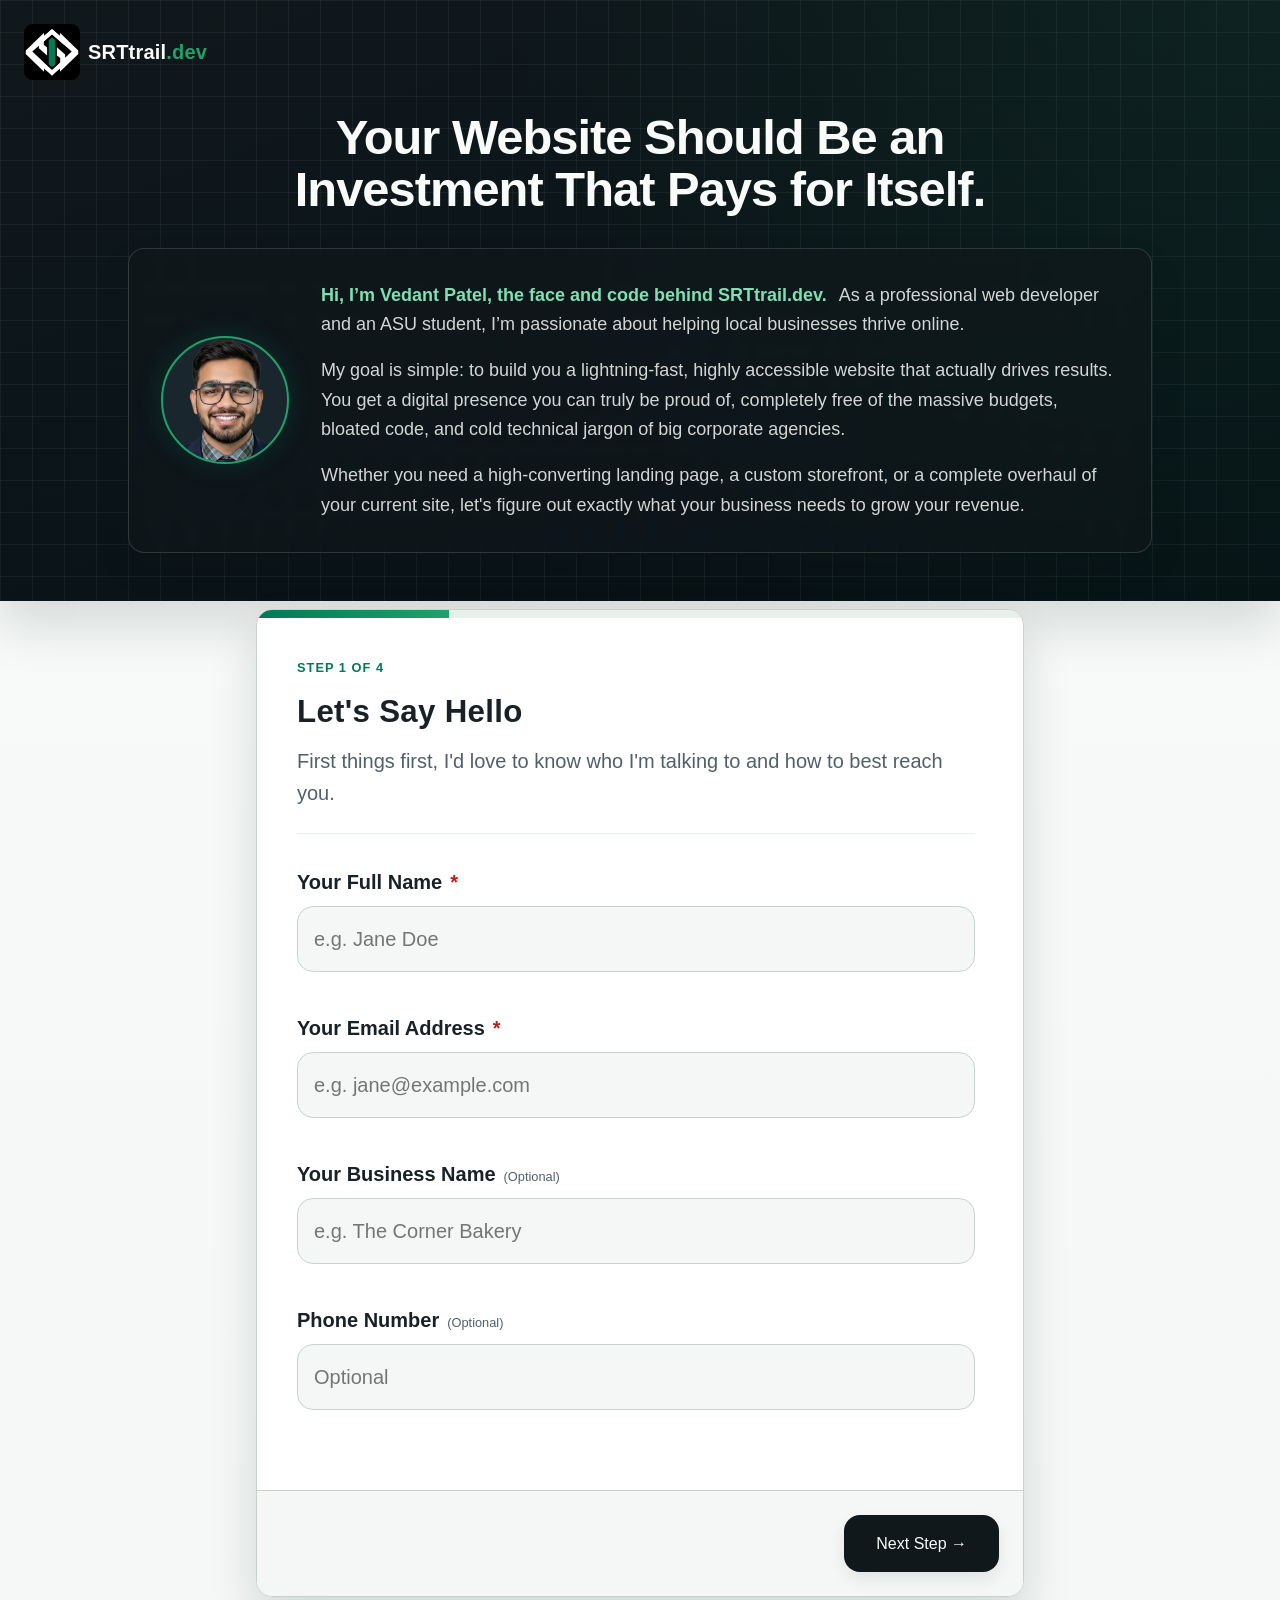
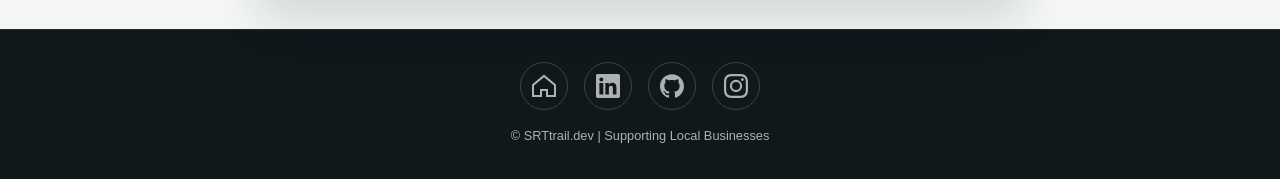
==== business/index.html @ c044064d "Srttrail 3.2.0 Co-authored-by: Copilot <copilot@github.com>" ====
<!DOCTYPE html>
<html lang="en">
<head>
    <meta charset="UTF-8">
    <meta name="viewport" content="width=device-width, initial-scale=1.0">

    <!-- ══════════════════════════════════════════════
         PRIMARY SEO — Page identity & local targeting
    ══════════════════════════════════════════════ -->
    <title>SRTtrail.dev | Business</title>
    <meta name="description" content="Business discovery page by SRTtrail.dev for Phoenix-area companies seeking custom web design, local SEO readiness, and high-performance websites.">
    <meta name="author" content="SRTtrail.dev">
    <meta name="robots" content="index, follow, max-snippet:-1, max-image-preview:large, max-video-preview:-1">
    <link rel="canonical" href="https://srttrail.dev/business/">
    <meta name="theme-color" content="#047857">
    <meta name="application-name" content="SRTtrail.dev">

    <!-- ══════════════════════════════════════════════
         GEO — Tells search engines the service area
    ══════════════════════════════════════════════ -->
    <meta name="geo.region" content="US-AZ">
    <meta name="geo.placename" content="Phoenix, Arizona">
    <meta name="geo.position" content="33.4484;-112.0740">
    <meta name="ICBM" content="33.4484, -112.0740">

    <!-- ══════════════════════════════════════════════
         OPEN GRAPH — Controls the link preview card when
         someone shares your URL in iMessage, WhatsApp,
         Slack, Discord, email clients, etc.
         No social media account required.
    ══════════════════════════════════════════════ -->
    <meta property="og:type" content="website">
    <meta property="og:url" content="https://srttrail.dev/business/">
    <meta property="og:site_name" content="SRTtrail.dev">
    <meta property="og:title" content="SRTtrail.dev | Business">
    <meta property="og:description" content="I build lightning-fast, highly accessible websites for local businesses that actually drive results and increase revenue. No bloated code. No massive budgets.">
    <meta property="og:image" content="https://srttrail.dev/assets/srtlogo-banner.png">
    <meta property="og:image:type" content="image/png">
    <meta property="og:image:width" content="600">
    <meta property="og:image:height" content="315">
    <meta property="og:image:alt" content="SRTtrail.dev logo banner">
    <meta property="og:locale" content="en_US">
    <meta name="twitter:card" content="summary_large_image">
    <meta name="twitter:url" content="https://srttrail.dev/business/">
    <meta name="twitter:title" content="SRTtrail.dev | Business">
    <meta name="twitter:description" content="I build lightning-fast, highly accessible websites for local businesses that actually drive results and increase revenue. No bloated code. No massive budgets.">
    <meta name="twitter:image" content="https://srttrail.dev/assets/srtlogo-banner.png">
    <meta name="twitter:image:alt" content="SRTtrail.dev logo banner">

    <!-- ══════════════════════════════════════════════
         SCHEMA.ORG — Structured data for Google rich results
    ══════════════════════════════════════════════ -->
    <!-- LocalBusiness + ProfessionalService structured data -->
    <script type="application/ld+json">
    {
        "@context": "https://schema.org",
        "@type": ["LocalBusiness", "ProfessionalService"],
        "name": "SRTtrail.dev",
        "description": "High-converting web design for local businesses in Phoenix, Arizona. Professional, lightning-fast, and accessible websites built to drive revenue and results — without big-agency prices.",
        "url": "https://srttrail.dev/business/",
        "logo": "https://srttrail.dev/assets/srttrail-logo.svg",
        "image": "https://srttrail.dev/assets/srtlogo-banner.png",
        "email": "s.trail7878@gmail.com",
        "address": {
            "@type": "PostalAddress",
            "addressLocality": "Phoenix",
            "addressRegion": "AZ",
            "postalCode": "85001",
            "addressCountry": "US"
        },
        "geo": {
            "@type": "GeoCoordinates",
            "latitude": 33.4484,
            "longitude": -112.0740
        },
        "areaServed": [
            { "@type": "AdministrativeArea", "name": "Arizona" },
            { "@type": "City", "name": "Phoenix" },
            { "@type": "City", "name": "Tempe" },
            { "@type": "City", "name": "Mesa" },
            { "@type": "City", "name": "Chandler" },
            { "@type": "City", "name": "Gilbert" },
            { "@type": "City", "name": "Paradise Valley" },
            { "@type": "City", "name": "Fountain Hills" },
            { "@type": "City", "name": "Cave Creek" }
        ],
        "hasOfferCatalog": {
            "@type": "OfferCatalog",
            "name": "Web Design Services",
            "itemListElement": [
                {
                    "@type": "Offer",
                    "itemOffered": {
                        "@type": "Service",
                        "name": "Starter Business Website",
                        "description": "A clean, high-performing website for local businesses looking to establish a strong online presence and capture leads."
                    },
                    "priceSpecification": { "@type": "PriceSpecification", "priceCurrency": "USD" }
                },
                {
                    "@type": "Offer",
                    "itemOffered": {
                        "@type": "Service",
                        "name": "Custom Web Design",
                        "description": "Fully custom website design tailored to your business — unique branding, built-in SEO, and architected to convert visitors into paying customers."
                    },
                    "priceSpecification": { "@type": "PriceSpecification", "priceCurrency": "USD" }
                },
                {
                    "@type": "Offer",
                    "itemOffered": {
                        "@type": "Service",
                        "name": "Local SEO Setup",
                        "description": "Get found on Google Maps and local search. Targeted SEO to capture ready-to-buy customers in Phoenix and surrounding Arizona cities."
                    },
                    "priceSpecification": { "@type": "PriceSpecification", "priceCurrency": "USD" }
                }
            ]
        },
        "priceRange": "$$",
        "sameAs": [
            "https://www.linkedin.com/in/vp-srttraill/",
            "https://github.com/ScorchTrail",
            "https://www.instagram.com/scortchtrail/"
        ]
    }
    </script>

    <!-- FAQ structured data — generates expandable rich results in Google Search -->
    <script type="application/ld+json">
    {
        "@context": "https://schema.org",
        "@type": "FAQPage",
        "mainEntity": [
            {
                "@type": "Question",
                "name": "How much does a website cost for a small business in Phoenix?",
                "acceptedAnswer": {
                    "@type": "Answer",
                    "text": "SRTtrail.dev offers affordable web design for small businesses in Phoenix, AZ at a fraction of big-agency prices. Every project starts with a free discovery consultation so you only pay for exactly what your business needs."
                }
            },
            {
                "@type": "Question",
                "name": "Can I get a professional website in Phoenix, Arizona without agency pricing?",
                "acceptedAnswer": {
                    "@type": "Answer",
                    "text": "Yes. SRTtrail.dev specializes in building professional, fast, and mobile-ready websites for Phoenix local businesses without the massive price tag of corporate agencies. Start with a free discovery form to get a custom project outline."
                }
            },
            {
                "@type": "Question",
                "name": "What areas near Phoenix does SRTtrail.dev serve?",
                "acceptedAnswer": {
                    "@type": "Answer",
                    "text": "SRTtrail.dev serves local businesses across the greater Phoenix metro area including Phoenix, Tempe, Mesa, Chandler, Gilbert, Paradise Valley, Fountain Hills, and Cave Creek, Arizona."
                }
            },
            {
                "@type": "Question",
                "name": "How do I get started with SRTtrail.dev?",
                "acceptedAnswer": {
                    "@type": "Answer",
                    "text": "Fill out the free discovery form on srttrail.dev. It takes about 5 minutes and helps us understand your business goals, top priorities, and timeline — no commitment required."
                }
            },
            {
                "@type": "Question",
                "name": "Does SRTtrail.dev build mobile-friendly websites?",
                "acceptedAnswer": {
                    "@type": "Answer",
                    "text": "Yes. Every website built by SRTtrail.dev is fully mobile-responsive, fast-loading, and optimized for local SEO right out of the box — no add-ons or upsells required."
                }
            }
        ]
    }
    </script>

    <!-- ══════════════════════════════════════════════
         FAVICONS
    ══════════════════════════════════════════════ -->
    <link rel="icon" type="image/x-icon" href="../favicon.ico">
    <link rel="shortcut icon" href="../favicon.ico">

    <link rel="stylesheet" href="../css/blocks/business.css">
</head>
<body class="app">

    <aside id="success-bubble" class="success-bubble success-bubble-hidden" role="status" aria-live="polite" aria-atomic="true">
        <span class="success-bubble__icon">✅</span>
        <div class="success-bubble__content">
            <strong class="success-bubble__title">Submission Received!</strong>
            <p class="success-bubble__message">Thank you! I'll be in touch shortly.</p>
        </div>
    </aside>

    <header class="header">
        <div class="header__grid"></div>
        <div class="header__glow"></div>

        <div class="hero">
            <a class="hero__brand" href="/" aria-label="Back to SRTtrail.dev hub">
                <img src="../assets/srttrail-logo.svg" alt="SRTtrail.dev logo" class="hero__logo" width="48" height="48">
                <span class="typography__display">SRTtrail<span class="hero__accent">.dev</span></span>
            </a>
        </div>

        <div class="hero__content">
            <h1 class="typography__display hero__title">Your Website Should Be an Investment That Pays for Itself.</h1>

            <div class="hero__intro">
                <div id="hero-card" class="hero__card">
                    <div class="hero__avatar-wrap">
                        <div class="hero__avatar-ring">
                            <img src="../assets/dev-avatar.webp" alt="Profile photo of the developer behind SRTtrail.dev" class="hero__avatar-image" fetchpriority="high">
                        </div>
                    </div>
                    <div class="hero__card-content">
                        <p class="hero__text"><span class="hero__intro-text">Hi, I’m Vedant Patel, the face and code behind SRTtrail.dev.</span> As a professional web developer and an ASU student, I’m passionate about helping local businesses thrive online.</p>
                        <p class="hero__text">My goal is simple: to build you a lightning-fast, highly accessible website that actually drives results. You get a digital presence you can truly be proud of, completely free of the massive budgets, bloated code, and cold technical jargon of big corporate agencies.</p>
                        <p class="hero__text">Whether you need a high-converting landing page, a custom storefront, or a complete overhaul of your current site, let's figure out exactly what your business needs to grow your revenue.</p>
                    </div>
                </div>
            </div>
        </div>
    </header>

    <main class="app__main">
        <section id="wizard-container" class="wizard" aria-labelledby="step-indicator">
            <div class="wizard__progress-track">
                <div id="progress-bar" class="wizard__progress-bar" role="progressbar" aria-label="Discovery form progress" aria-valuemin="0" aria-valuemax="100" aria-valuenow="25"></div>
            </div>

            <form id="wizard-form" class="wizard__form">
                <div class="wizard__content">
                    <p id="step-indicator" class="wizard__step-indicator">Step 1 of 4</p>

                    <section id="content-display" class="fade-in wizard__step-content custom-scrollbar" aria-live="polite"></section>
                </div>

                <div class="wizard__actions">
                    <button id="btn-prev" type="button" class="wizard__button wizard__button-secondary u-hidden">
                        &larr; Back
                    </button>
                    <div class="wizard__actions-spacer"></div>
                    <button id="btn-next" type="submit" class="wizard__button wizard__button-primary">
                        Next Step &rarr;
                    </button>
                </div>
            </form>
        </section>

        <section id="loading-container" class="loading u-hidden" role="status" aria-live="polite" aria-labelledby="loading-title">
            <div class="loader" aria-hidden="true"></div>
            <h2 id="loading-title" class="typography__display loading__title">Calculating your project outline...</h2>
            <p class="loading__text">Putting together the pieces of your new digital storefront.</p>
        </section>

        <section id="results-container" class="results u-hidden" aria-labelledby="results-title">
            <div class="results__main">
                <figure class="results__card pop-in">
                    <figcaption>
                        <h3 id="results-breakdown-title" class="typography__display results__card-title">Your Custom Project Outline</h3>
                        <p class="results__card-intro">Each focus area shows how much attention your project will likely need during design and build.</p>
                    </figcaption>
                    <div class="chart-container" aria-labelledby="results-breakdown-title">
                        <canvas id="complexityRadar"></canvas>
                    </div>
                </figure>
            </div>

            <div id="results-hero" class="results__hero">
                <p class="results__eyebrow">Discovery Complete</p>
                <h2 id="results-title" class="typography__display results__title">You did it!</h2>
                <p class="results__description">
                    Thanks for sharing your business goals. Your custom project outline below maps where design and development effort will have the strongest impact.
                </p>
            </div>

            <div class="results__actions">
                <h3 class="typography__display results__actions-title">Need to make a quick change?</h3>

                <div class="results__links">
                    <button type="button" data-action="edit" class="results__link results__link-edit">
                        <span>&larr;</span> Go back and edit answers
                    </button>
                    <button type="button" data-action="reset" class="results__link results__link-reset">
                        <span>↺</span> Start over completely
                    </button>
                </div>
            </div>
        </section>
    </main>

    <div id="error-toast" class="toast toast-error toast-hidden" role="alert" aria-live="assertive" aria-atomic="true">
        <span class="toast__icon">⚠️</span>
        <div class="toast__content">
            <p class="toast__title" id="toast-title">Oops!</p>
            <p class="toast__message" id="toast-message">Please fill out the required field we highlighted in red before moving on.</p>
        </div>
    </div>

    <footer class="footer">
        <nav class="footer__social" aria-label="Footer links">
            <a href="/" class="footer__social-link" aria-label="Back to hub">
                <svg class="footer__social-icon" viewBox="0 0 24 24" fill="currentColor" aria-hidden="true" focusable="false">
                    <path d="M12 3.172 2 11.515V21h6v-6h8v6h6v-9.485L12 3.172zm0-2.602 12 10V23h-10v-6h-4v6H0V10.57l12-10z"/>
                </svg>
            </a>
            <a href="https://www.linkedin.com/in/vp-srttraill/" class="footer__social-link" target="_blank" rel="noopener noreferrer" aria-label="LinkedIn profile">
                <svg class="footer__social-icon" viewBox="0 0 24 24" fill="currentColor" aria-hidden="true" focusable="false">
                    <path d="M20.447 20.452H16.89v-5.569c0-1.328-.024-3.037-1.852-3.037-1.853 0-2.136 1.445-2.136 2.939v5.667H9.345V9h3.414v1.561h.046c.477-.9 1.637-1.85 3.37-1.85 3.601 0 4.267 2.37 4.267 5.455v6.286zM5.337 7.433a1.98 1.98 0 01-1.972-1.981 1.98 1.98 0 011.972-1.981c1.091 0 1.981.888 1.981 1.981a1.98 1.98 0 01-1.981 1.981zm1.961 13.019H3.376V9h3.922v11.452zM22.225 0H1.771C.792 0 0 .774 0 1.729v20.542C0 23.226.792 24 1.771 24h20.451C23.2 24 24 23.226 24 22.271V1.729C24 .774 23.2 0 22.222 0h.003z"/>
                </svg>
            </a>
            <a href="https://github.com/ScorchTrail" class="footer__social-link" target="_blank" rel="noopener noreferrer" aria-label="GitHub profile">
                <svg class="footer__social-icon" viewBox="0 0 24 24" fill="currentColor" aria-hidden="true" focusable="false">
                    <path d="M12 .297c-6.63 0-12 5.373-12 12 0 5.303 3.438 9.8 8.205 11.385.6.113.82-.258.82-.577 0-.285-.01-1.04-.015-2.04-3.338.724-4.042-1.61-4.042-1.61-.546-1.385-1.335-1.755-1.335-1.755-1.087-.744.084-.729.084-.729 1.205.084 1.838 1.236 1.838 1.236 1.07 1.835 2.809 1.305 3.495.998.108-.776.417-1.305.76-1.605-2.665-.3-5.466-1.332-5.466-5.93 0-1.31.465-2.38 1.235-3.22-.135-.303-.54-1.523.105-3.176 0 0 1.005-.322 3.3 1.23.96-.267 1.98-.399 3-.405 1.02.006 2.04.138 3 .405 2.28-1.552 3.285-1.23 3.285-1.23.645 1.653.24 2.873.12 3.176.765.84 1.23 1.91 1.23 3.22 0 4.61-2.805 5.625-5.475 5.92.42.36.81 1.096.81 2.22 0 1.606-.015 2.896-.015 3.286 0 .315.21.69.825.57C20.565 22.092 24 17.592 24 12.297c0-6.627-5.373-12-12-12"/>
                </svg>
            </a>
            <a href="https://www.instagram.com/scortchtrail/" class="footer__social-link" target="_blank" rel="noopener noreferrer" aria-label="Instagram profile">
                <svg class="footer__social-icon" viewBox="0 0 24 24" fill="currentColor" aria-hidden="true" focusable="false">
                    <path d="M12 2.163c3.204 0 3.584.012 4.85.07 3.252.148 4.771 1.691 4.919 4.919.058 1.265.069 1.645.069 4.849 0 3.205-.012 3.584-.069 4.849-.149 3.225-1.664 4.771-4.919 4.919-1.266.058-1.644.07-4.85.07-3.204 0-3.584-.012-4.849-.07-3.26-.149-4.771-1.699-4.919-4.92-.058-1.265-.07-1.644-.07-4.849 0-3.204.013-3.583.07-4.849.149-3.227 1.664-4.771 4.919-4.919 1.266-.057 1.645-.069 4.849-.069zm0-2.163c-3.259 0-3.667.014-4.947.072-4.358.2-6.78 2.618-6.98 6.98-.059 1.281-.073 1.689-.073 4.948 0 3.259.014 3.668.072 4.948.2 4.358 2.618 6.78 6.98 6.98 1.281.058 1.689.072 4.948.072 3.259 0 3.668-.014 4.948-.072 4.354-.2 6.782-2.618 6.979-6.98.059-1.28.073-1.689.073-4.948 0-3.259-.014-3.667-.072-4.947-.196-4.354-2.617-6.78-6.979-6.98-1.281-.059-1.69-.073-4.949-.073zm0 5.838a6.162 6.162 0 100 12.324 6.162 6.162 0 000-12.324zM12 16a4 4 0 110-8 4 4 0 010 8zm6.406-11.845a1.44 1.44 0 100 2.881 1.44 1.44 0 000-2.881z"/>
                </svg>
            </a>
        </nav>
        <p class="footer__text">&copy; SRTtrail.dev | Supporting Local Businesses</p>
    </footer>

    <script type="module" src="../js/business.js"></script>
</body>
</html>
---- css/blocks/business.css ----
/* Bundled stylesheet to avoid @import waterfall on mobile. */

/*
  Self-hosted font vendor sheet — 2 files total.
    Place both files in fonts/.

  FILE 1 — Inter Variable (covers weight 100–900 from a single file)
  Download: https://github.com/rsms/inter/releases/latest
    File to grab: Inter.var.woff2  →  keep as  Inter.woff2

  FILE 2 — Quantico Regular (weight 400; browser synthesises bold via CSS)
  Download: https://fonts.google.com/specimen/Quantico → Download family
    File to grab: Quantico-Regular.ttf, convert to woff2 → keep as  Quantico.woff2
  Free converter: https://cloudconvert.com/ttf-to-woff2

  All typographic variation (weight, size, spacing) is handled purely in CSS.
*/

/* --- Inter: variable font, full weight axis 100–900 --- */
@font-face {
    font-family: 'Inter';
    src: url('../fonts/Inter.woff2') format('woff2');
    font-style: normal;
    font-weight: 100 900;
    font-display: swap;
}

/* --- Quantico: single file, CSS weight synthesis for bold --- */
@font-face {
    font-family: 'Quantico';
    src: url('../fonts/Quantico.woff2') format('woff2');
    font-style: normal;
    font-weight: 400 700;
    font-display: swap;
}

:root {
    --font-body: 'Inter', 'Segoe UI', Tahoma, Geneva, Verdana, sans-serif;
    --font-display: 'Quantico', 'Inter', 'Segoe UI', Tahoma, Geneva, Verdana, sans-serif;
    --type--1: 0.8rem;
    --type-0: 1rem;
    --type-1: 1.25rem;
    --type-2: 1.563rem;
    --type-3: 1.953rem;
    --type-4: 2.441rem;
    --space-0: 0;
    --space-1: 0.5rem;
    --space-2: 1rem;
    --space-3: 1.5rem;
    --space-4: 2rem;
    --space-5: 2.5rem;
    --space-6: 3rem;
    --space-7: 4rem;
    --space-8: 5rem;
    --radius-sm: 0.5rem;
    --radius-md: 1rem;
    --radius-lg: 1.5rem;
    --radius-pill: 999px;
    --color-surface: #f4f7f5;
    --color-surface-strong: #ffffff;
    --color-surface-muted: #e8f0eb;
    --color-panel: #10181c;
    --color-panel-muted: #1a262d;
    --color-line: #c7d3cb;
    --color-line-strong: #8ca397;
    --color-text: #182126;
    --color-text-muted: #50606a;
    --color-text-inverse: #f8fbf9;
    --color-primary: #047857;
    --color-primary-strong: #065f46;
    --color-primary-soft: #ccecdf;
    --color-accent: #22a06b;
    --color-accent-soft: #7fe0b4;
    --color-danger: #b42318;
    --color-danger-soft: #fbeae7;
    --color-panel-deep: #061114;
    --color-surface-bright: #f8fbf9;
    --color-success-text-soft: #d6f4e7;
    --shadow-sm: 0 0.5rem 1rem rgba(16, 24, 28, 0.08);
    --shadow-md: 0 1rem 2rem rgba(16, 24, 28, 0.12);
    --shadow-lg: 0 1.5rem 3rem rgba(16, 24, 28, 0.14);
    --transition-base: all 0.3s ease;
    --outline-ring: 0 0 0 0.25rem rgba(4, 120, 87, 0.18);
}

*,
*::before,
*::after {
    box-sizing: border-box;
}

html {
    scroll-behavior: smooth;
}

body {
    margin: 0;
    font-family: var(--font-body);
    font-size: var(--type-0);
    font-weight: 400;
    line-height: 1.6;
    background: linear-gradient(180deg, var(--color-surface-bright) 0%, var(--color-surface) 100%);
    color: var(--color-text);
    overflow-x: hidden;
}

img,
svg {
    display: block;
    max-width: 100%;
}

button,
input,
textarea,
select {
    font: inherit;
}

a {
    color: inherit;
}

.typography__display,
h1,
h2,
h3 {
    font-family: var(--font-display);
    letter-spacing: 0.01em;
}

.custom-scrollbar::-webkit-scrollbar {
    width: var(--space-1);
}

.custom-scrollbar::-webkit-scrollbar-track {
    background: var(--color-surface-muted);
}

.custom-scrollbar::-webkit-scrollbar-thumb {
    background: var(--color-line-strong);
    border-radius: var(--radius-pill);
}

.app {
    min-height: 100vh;
    display: flex;
    flex-direction: column;
}

.app__main {
    flex: 1;
    display: flex;
    align-items: center;
    justify-content: center;
    padding: var(--space-2);
    margin-top: calc(var(--space-3) * -1);
    position: relative;
    z-index: 3;
}

.u-hidden {
    display: none !important;
}

.u-sr-only {
    position: absolute;
    width: 1px;
    height: 1px;
    padding: 0;
    margin: -1px;
    overflow: hidden;
    clip: rect(0, 0, 0, 0);
    white-space: nowrap;
    border: 0;
}

@media (min-width: 640px) {
    .app__main {
        padding: var(--space-3);
    }
}

@media (min-width: 1024px) {
    .app__main {
        padding: var(--space-4);
    }
}

.header {
    background: linear-gradient(160deg, var(--color-panel) 0%, var(--color-panel-deep) 100%);
    color: var(--color-text-inverse);
    padding: var(--space-3) var(--space-3) var(--space-6);
    box-shadow: var(--shadow-lg);
    position: relative;
    overflow: hidden;
}

.header__grid {
    position: absolute;
    inset: 0;
    background-image: linear-gradient(to right, rgba(255, 255, 255, 0.05) 1px, transparent 1px),
        linear-gradient(to bottom, rgba(255, 255, 255, 0.05) 1px, transparent 1px);
    background-size: var(--space-4) var(--space-4);
    pointer-events: none;
}

.header__glow {
    position: absolute;
    inset: 0;
    opacity: 0.15;
    background: radial-gradient(circle at top right, rgba(34, 160, 107, 0.65) 0%, transparent 55%);
    pointer-events: none;
}

.hero,
.hero__content {
    position: relative;
    z-index: 2;
    margin-left: auto;
    margin-right: auto;
}

.hero {
    max-width: 80rem;
    margin-bottom: var(--space-4);
    display: flex;
    align-items: center;
    justify-content: center;
}

.hero__brand {
    display: flex;
    align-items: center;
    gap: var(--space-1);
    font-size: var(--type-1);
    font-weight: 700;
    letter-spacing: -0.02em;
    user-select: none;
    text-decoration: none;
    color: inherit;
}

.hero__logo {
    width: var(--space-6);
    height: var(--space-6);
}

.hero__accent {
    color: var(--color-accent);
}

.hero__content {
    max-width: 64rem;
    text-align: center;
}

.hero__title {
    margin: 0 0 var(--space-4);
    max-width: 30ch;
    margin-left: auto;
    margin-right: auto;
    font-size: clamp(1.953rem, 3vw + 1rem, 3.052rem);
    line-height: 1.06;
    font-weight: 700;
    letter-spacing: -0.02em;
    text-wrap: balance;
}

.hero__intro {
    max-width: 64rem;
    margin: 0 auto;
    display: flex;
    flex-direction: column;
    gap: var(--space-3);
    text-align: left;
    align-items: center;
}

.hero__avatar-wrap {
    position: relative;
    flex-shrink: 0;
}

.hero__avatar-ring {
    width: 6rem;
    height: 6rem;
    border-radius: var(--radius-pill);
    background: var(--color-panel-muted);
    border: 0.125rem solid var(--color-accent);
    overflow: hidden;
    display: flex;
    align-items: center;
    justify-content: center;
    box-shadow: 0 0 1.5rem rgba(4, 120, 87, 0.28);
}

.hero__avatar-image {
    width: 100%;
    height: 100%;
    object-fit: cover;
    transition: var(--transition-base);
}

.hero__avatar-image-scaled {
    transform: scale(1.05);
}

.hero__card {
    flex: 1;
    width: 100%;
    max-width: 64rem;
    display: flex;
    flex-direction: column;
    align-items: center;
    gap: var(--space-2);
    background: rgba(16, 24, 28, 0.56);
    backdrop-filter: blur(0.5rem);
    border: 0.0625rem solid rgba(199, 211, 203, 0.18);
    border-radius: var(--radius-md);
    padding: var(--space-3);
    box-shadow: var(--shadow-md);
}

.hero__card .hero__avatar-wrap {
    margin: 0 auto var(--space-3);
}

.hero__card-content {
    width: 100%;
    text-align: center;
}

.hero__text {
    margin: 0 0 1rem 0;
    color: rgba(248, 251, 249, 0.84);
    line-height: 1.65;
    font-size: clamp(0.95rem, 0.55vw + 0.85rem, 1.125rem);
    text-align: center;
}

.hero__card-content .hero__text:last-child {
    margin-bottom: 0;
}

.hero__intro-text {
    color: var(--color-accent-soft);
    font-weight: 600;
    margin-right: var(--space-1);
}

@media (min-width: 640px) {
    .hero {
        justify-content: flex-start;
    }

    .hero__logo {
        width: 3.5rem;
        height: 3.5rem;
    }

    .hero__avatar-ring {
        width: 8rem;
        height: 8rem;
    }

    .hero__card {
        padding: var(--space-4);
    }
}

@media (min-width: 768px) {
    /* hero text sizes are now fluid via clamp() — no overrides needed */
}

@media (min-width: 1024px) {
    .hero__card {
        flex-direction: row;
        align-items: center;
        gap: var(--space-4);
    }

    .hero__card .hero__avatar-wrap {
        margin: 0;
        flex: 0 0 auto;
    }

    .hero__card-content {
        flex: 1;
        text-align: left;
    }

    .hero__text {
        text-align: left;
    }
}

.wizard,
.loading {
    width: 100%;
    max-width: 48rem;
    min-height: clamp(32rem, 70vh, 40rem);
    border: 0.0625rem solid var(--color-line);
    border-radius: var(--radius-md);
    background: var(--color-surface-strong);
    box-shadow: var(--shadow-lg);
}

.wizard {
    display: flex;
    flex-direction: column;
    overflow: hidden;
}

.wizard__form {
    display: flex;
    flex: 1;
    flex-direction: column;
}

.wizard__progress-track {
    background: var(--color-surface-muted);
    height: 0.5rem;
    width: 100%;
}

.wizard__progress-bar {
    background: linear-gradient(90deg, var(--color-primary) 0%, var(--color-accent) 100%);
    height: 100%;
    width: 0;
    transition: width 0.3s ease;
}

.wizard__content {
    padding: var(--space-3);
    display: flex;
    flex-direction: column;
    flex: 1;
}

.wizard__step-indicator {
    margin: 0 0 var(--space-1);
    color: var(--color-primary);
    font-size: var(--type--1);
    font-weight: 600;
    letter-spacing: 0.08em;
    text-transform: uppercase;
}

.wizard__step-content {
    flex: 1;
    overflow-y: auto;
    padding-right: var(--space-1);
    padding-bottom: var(--space-2);
}

.wizard__actions {
    padding: var(--space-3);
    background: var(--color-surface);
    border-top: 0.0625rem solid var(--color-line);
    display: flex;
    align-items: center;
    justify-content: space-between;
    margin-top: auto;
    gap: var(--space-2);
}

.wizard__actions-spacer {
    flex: 1;
}

.wizard__button {
    border: 0;
    font-weight: 500;
    cursor: pointer;
    min-height: 3rem;
    padding: var(--space-2) var(--space-3);
    transition: var(--transition-base);
}

.wizard__button-secondary {
    background: transparent;
    color: var(--color-text-muted);
}

.wizard__button-secondary:hover,
.wizard__button-secondary:focus-visible {
    color: var(--color-text);
    background: var(--color-surface-muted);
    outline: none;
    box-shadow: var(--outline-ring);
}

.wizard__button-secondary:active {
    transform: translateY(0.125rem);
}

.wizard__button-primary {
    border-radius: var(--radius-md);
    padding-inline: var(--space-4);
    background: var(--color-panel);
    color: var(--color-text-inverse);
    box-shadow: var(--shadow-sm);
}

.wizard__button-primary:hover,
.wizard__button-primary:focus-visible {
    background: var(--color-panel-muted);
    outline: none;
    box-shadow: var(--outline-ring), var(--shadow-sm);
}

.wizard__button-final {
    background: var(--color-primary);
}

.wizard__button-primary:active,
.wizard__button-final:active {
    transform: translateY(0.125rem);
}

.wizard__button:disabled {
    cursor: not-allowed;
    opacity: 0.72;
    transform: none;
    box-shadow: none;
}

.wizard__button-final:hover,
.wizard__button-final:focus-visible {
    background: var(--color-primary-strong);
}

@media (min-width: 640px) {
    .wizard__content {
        padding: var(--space-5);
    }
}

.questionnaire__title {
    margin: 0 0 var(--space-1);
    color: var(--color-text);
    font-size: var(--type-3);
    font-weight: 700;
}

.questionnaire__description {
    margin: 0 0 var(--space-4);
    padding-bottom: var(--space-3);
    border-bottom: 0.0625rem solid var(--color-surface-muted);
    color: var(--color-text-muted);
    font-size: var(--type-1);
}

.questionnaire__list {
    display: flex;
    flex-direction: column;
    gap: var(--space-4);
    padding-bottom: var(--space-2);
}

.questionnaire__item {
    margin-bottom: var(--space-1);
}

.questionnaire__item-group {
    margin: 0;
    padding: 0;
    border: 0;
}

.questionnaire__label {
    display: inline-flex;
    gap: var(--space-1);
    margin-bottom: var(--space-1);
    cursor: pointer;
}

.questionnaire__legend {
    margin: 0 0 var(--space-1);
    padding: 0;
}

.questionnaire__label-text {
    color: var(--color-text);
    font-size: var(--type-1);
    font-weight: 600;
}

.questionnaire__required {
    margin-left: var(--space-1);
    color: var(--color-danger);
}

.questionnaire__optional {
    margin-left: var(--space-1);
    color: var(--color-text-muted);
    font-size: var(--type--1);
    font-weight: 400;
}

.questionnaire__helper {
    margin: 0 0 var(--space-2);
    color: var(--color-text-muted);
    font-size: var(--type-0);
}

.questionnaire__helper-intro {
    margin-bottom: var(--space-1);
    color: var(--color-primary-strong);
    font-weight: 600;
}

.questionnaire__error-message {
    margin: var(--space-1) 0 0;
    color: var(--color-danger);
    font-size: var(--type--1);
    font-weight: 600;
}

.form-control {
    width: 100%;
    max-width: 100%;
    padding: var(--space-2);
    background: var(--color-surface);
    border: 0.0625rem solid var(--color-line);
    border-radius: var(--radius-md);
    color: var(--color-text);
    font-size: var(--type-1);
    transition: var(--transition-base);
}

.form-control:hover {
    border-color: var(--color-line-strong);
}

.form-control:focus,
.form-control:focus-visible {
    outline: 0;
    border-color: var(--color-primary);
    box-shadow: var(--outline-ring);
    background: var(--color-surface-strong);
}

.form-control-textarea {
    resize: vertical;
    min-height: 6rem;
    overflow-x: hidden;
}

.feature-list {
    display: grid;
    grid-template-columns: 1fr;
    gap: var(--space-2);
    border-radius: var(--radius-md);
    padding: var(--space-1);
}

.feature-list__option {
    display: block;
    width: 100%;
    min-width: 0;
    cursor: pointer;
}

.feature-list__card {
    display: flex;
    flex-direction: column;
    justify-content: flex-start;
    width: 100%;
    height: 100%;
    padding: var(--space-3);
    border: 0.125rem solid var(--color-surface-muted);
    border-radius: var(--radius-md);
    background: var(--color-surface);
    overflow: hidden;
    box-shadow: var(--shadow-sm);
    transition: var(--transition-base);
}

.feature-list__option:hover .feature-list__card,
.feature-list__checkbox:focus-visible + .feature-list__card {
    border-color: var(--color-accent);
    box-shadow: var(--outline-ring), var(--shadow-sm);
}

.feature-list__head {
    display: flex;
    align-items: flex-start;
    justify-content: space-between;
    gap: var(--space-1);
    min-width: 0;
}

.feature-list__title {
    color: var(--color-text);
    font-size: var(--type-1);
    font-weight: 700;
    display: block;
    min-width: 0;
    padding-right: var(--space-1);
    overflow-wrap: anywhere;
}

.feature-list__description {
    margin-top: var(--space-1);
    color: var(--color-text-muted);
    font-size: var(--type--1);
    line-height: 1.5;
    display: block;
    padding-right: 0;
    overflow-wrap: anywhere;
}

.feature-list__check {
    width: var(--space-3);
    height: var(--space-3);
    border: 0.125rem solid var(--color-line);
    border-radius: var(--radius-sm);
    display: inline-flex;
    align-items: center;
    justify-content: center;
    flex-shrink: 0;
    margin-left: var(--space-1);
    background: var(--color-surface-strong);
    transition: var(--transition-base);
}

.feature-list__option:hover .feature-list__check {
    border-color: var(--color-accent);
}

.feature-list__check-highlighted {
    border-color: var(--color-accent);
}

.feature-list__check-icon {
    color: var(--color-text-inverse);
    opacity: 0;
    transform: scale(0.5);
    transition: var(--transition-base);
}

.feature-list__card-error {
    border-color: var(--color-danger);
    box-shadow: 0 0 0 0.25rem rgba(180, 35, 24, 0.14);
}

.questionnaire__item-error .questionnaire__legend,
.questionnaire__item-error .questionnaire__label-text {
    color: var(--color-danger);
}

@media (min-width: 640px) {
    .feature-list {
        grid-template-columns: repeat(2, minmax(0, 1fr));
    }
}

.results {
    width: 100%;
    max-width: 64rem;
    border: 0.0625rem solid var(--color-line);
    border-radius: var(--radius-md);
    background: var(--color-surface-strong);
    box-shadow: var(--shadow-lg);
    overflow: hidden;
}

.results__hero {
    position: relative;
    background: linear-gradient(135deg, #eef7f2 0%, #f7fbf9 100%);
    border-top: 0.0625rem solid #d9e7df;
    border-bottom: 0.0625rem solid #d9e7df;
    padding: var(--space-4) var(--space-4) calc(var(--space-4) + var(--space-1));
    text-align: center;
    overflow: hidden;
}

.results__eyebrow {
    margin: 0 0 var(--space-2);
    color: var(--color-primary-strong);
    font-size: var(--type--1);
    font-weight: 700;
    letter-spacing: 0.12em;
    text-transform: uppercase;
}

.results__title {
    margin: 0 0 var(--space-2);
    color: var(--color-text);
    font-size: clamp(1.65rem, 2.2vw + 1rem, 2.35rem);
    font-weight: 700;
    line-height: 1.15;
}

.results__description {
    margin: 0 auto;
    max-width: 44rem;
    color: var(--color-text-muted);
    font-size: clamp(1rem, 0.8vw + 0.85rem, 1.2rem);
    line-height: 1.55;
}

.results__main {
    padding: var(--space-4);
}

.results__card {
    max-width: 42rem;
    margin: 0 auto;
    background: var(--color-surface);
    border: 0.0625rem solid var(--color-line);
    border-radius: var(--radius-md);
    padding: var(--space-3);
}

.results__card-title {
    margin: 0 0 var(--space-2);
    text-align: center;
    color: var(--color-text);
    font-weight: 700;
}

.results__card-intro {
    margin: 0 0 var(--space-3);
    text-align: center;
    color: var(--color-text-muted);
}

.chart-container {
    position: relative;
    width: 100%;
    max-width: 42rem;
    margin: 0 auto;
    height: clamp(16rem, 62vw, 23rem);
    overflow: visible;
}

#complexityRadar {
    width: 100% !important;
    height: 100% !important;
    overflow: visible;
}

.results__actions {
    padding: var(--space-4) var(--space-4) var(--space-5);
    background: var(--color-surface);
    border-top: 0.0625rem solid var(--color-line);
    text-align: center;
}

.results__actions-title {
    margin: 0 0 var(--space-3);
    color: var(--color-text-muted);
    font-size: var(--type-0);
    font-weight: 700;
    letter-spacing: 0.04em;
    text-transform: uppercase;
}

.results__links {
    margin-top: 0;
    padding-top: 0;
    border-top: 0;
    display: flex;
    flex-direction: column;
    gap: var(--space-2);
    justify-content: center;
    align-items: center;
}

.results__link {
    border: 0;
    background: transparent;
    font-weight: 500;
    cursor: pointer;
    min-height: 3rem;
    transition: var(--transition-base);
    display: inline-flex;
    align-items: center;
    gap: var(--space-1);
}

.results__link-edit {
    color: var(--color-primary);
}

.results__link-edit:hover,
.results__link-edit:focus-visible {
    color: var(--color-primary-strong);
    outline: none;
    box-shadow: var(--outline-ring);
    border-radius: var(--radius-sm);
}

.results__link-reset {
    color: var(--color-text-muted);
}

.results__link-reset:hover,
.results__link-reset:focus-visible {
    color: var(--color-danger);
    outline: none;
    box-shadow: var(--outline-ring);
    border-radius: var(--radius-sm);
}



@media (min-width: 640px) {
    .results__links {
        flex-direction: row;
        gap: var(--space-4);
    }
}

.toast {
    position: fixed;
    bottom: var(--space-2);
    right: var(--space-2);
    max-width: 24rem;
    display: flex;
    align-items: flex-start;
    gap: var(--space-2);
    color: var(--color-text-inverse);
    border-radius: var(--radius-md);
    box-shadow: var(--shadow-lg);
    padding: var(--space-2) var(--space-3);
    z-index: 50;
    pointer-events: none;
    transform: translateY(0);
    opacity: 1;
    transition: var(--transition-base);
}

.toast-error {
    background: var(--color-danger);
}

.toast-hidden {
    transform: translateY(var(--space-8));
    opacity: 0;
}

.toast__icon {
    font-size: var(--type-2);
    line-height: 1;
    margin-top: var(--space-1);
}

.toast__content {
    display: block;
}

.toast__title {
    margin: 0;
    font-size: var(--type-1);
    font-weight: 700;
}

.toast__message {
    margin: var(--space-1) 0 0;
    color: rgba(255, 244, 241, 0.92);
    font-size: var(--type--1);
    line-height: 1.55;
}

@media (min-width: 640px) {
    .toast {
        bottom: var(--space-5);
        right: var(--space-5);
    }
}

.success-bubble {
    position: fixed;
    bottom: var(--space-2);
    left: 50%;
    transform: translateX(-50%) translateY(0);
    display: flex;
    align-items: center;
    gap: var(--space-2);
    background: var(--color-primary-strong);
    color: var(--color-text-inverse);
    border: 0.0625rem solid var(--color-accent);
    border-radius: var(--radius-md);
    padding: var(--space-2) var(--space-3);
    box-shadow: var(--shadow-md);
    z-index: 50;
    pointer-events: none;
    transition: var(--transition-base);
    opacity: 1;
}

.success-bubble-hidden {
    transform: translateX(-50%) translateY(var(--space-8));
    opacity: 0;
}

.success-bubble__icon {
    font-size: var(--type-2);
    line-height: 1;
}

.success-bubble__content {
    display: flex;
    flex-direction: column;
    gap: var(--space-1);
}

.success-bubble__title {
    font-size: var(--type-0);
    font-weight: 700;
}

.success-bubble__message {
    margin: 0;
    font-size: var(--type--1);
    color: rgba(214, 244, 231, 0.92);
}

.footer {
    background: var(--color-panel);
    color: rgba(248, 251, 249, 0.68);
    border-top: 0.0625rem solid rgba(255, 255, 255, 0.08);
    text-align: center;
    padding: var(--space-4);
}

.footer__social {
    display: flex;
    align-items: center;
    justify-content: center;
    gap: var(--space-2);
    margin-bottom: var(--space-2);
}

.footer__social-link {
    display: flex;
    align-items: center;
    justify-content: center;
    width: 3rem;
    height: 3rem;
    border-radius: var(--radius-pill);
    border: 0.0625rem solid rgba(255, 255, 255, 0.18);
    color: rgba(248, 251, 249, 0.68);
    text-decoration: none;
    transition: var(--transition-base);
}

.footer__social-link:hover,
.footer__social-link:focus-visible {
    color: var(--color-text-inverse);
    border-color: var(--color-accent);
    background-color: rgba(34, 160, 107, 0.12);
    transform: translateY(-0.125rem);
    outline: none;
    box-shadow: var(--outline-ring);
}

.footer__social-link:active {
    transform: translateY(0.125rem);
}

.footer__social-icon {
    width: 1.5rem;
    height: 1.5rem;
    display: block;
}

.footer__text {
    margin: 0;
    font-size: var(--type--1);
}

.fade-in {
    animation: fadeIn 0.4s ease-in-out forwards;
}

.pop-in {
    animation: popIn 0.45s cubic-bezier(0.2, 0.8, 0.2, 1) forwards;
}

@keyframes fadeIn {
    from {
        opacity: 0;
        transform: translateY(var(--space-2));
    }

    to {
        opacity: 1;
        transform: translateY(0);
    }
}

@keyframes popIn {
    from {
        opacity: 0;
        transform: scale(0.96);
    }

    to {
        opacity: 1;
        transform: scale(1);
    }
}



@media (prefers-reduced-motion: reduce) {
    .fade-in,
    .pop-in,
    .loader {
        animation: none !important;
    }

    .wizard__progress-bar,
    .wizard__button,
    .results__link,
    .footer__social-link,
    .toast,
    .success-bubble,
    .feature-list__card,
    .feature-list__check-icon,
    .hero__avatar-image,
    .form-control {
        transition: none !important;
    }
}

.feature-list__checkbox:checked + .feature-list__card {
    border-color: var(--color-primary-strong);
    background-color: var(--color-primary-soft);
}

.feature-list__card-checked .feature-list__check {
    background-color: var(--color-primary);
    border-color: var(--color-primary);
}

.feature-list__card-checked .feature-list__check-icon {
    opacity: 1;
    transform: scale(1);
}

.form-control-error {
    border-color: var(--color-danger) !important;
    background-color: var(--color-danger-soft) !important;
    box-shadow: 0 0 0 0.25rem rgba(180, 35, 24, 0.16) !important;
    transition: var(--transition-base);
}

.loading {
    padding: var(--space-7);
    display: flex;
    flex-direction: column;
    justify-content: center;
    align-items: center;
    text-align: center;
    gap: var(--space-2);
}

.loader {
    border: 0.5rem solid var(--color-surface-muted);
    border-top: 0.5rem solid var(--color-primary-strong);
    border-radius: var(--radius-pill);
    width: 3rem;
    height: 3rem;
    animation: spin 1s linear infinite;
}

.loading__title {
    margin: 0;
    color: var(--color-text);
    font-size: var(--type-2);
    font-weight: 700;
}

.loading__text {
    margin: 0;
    color: var(--color-text-muted);
}

@keyframes spin {
    0% {
        transform: rotate(0deg);
    }

    100% {
        transform: rotate(360deg);
    }
}
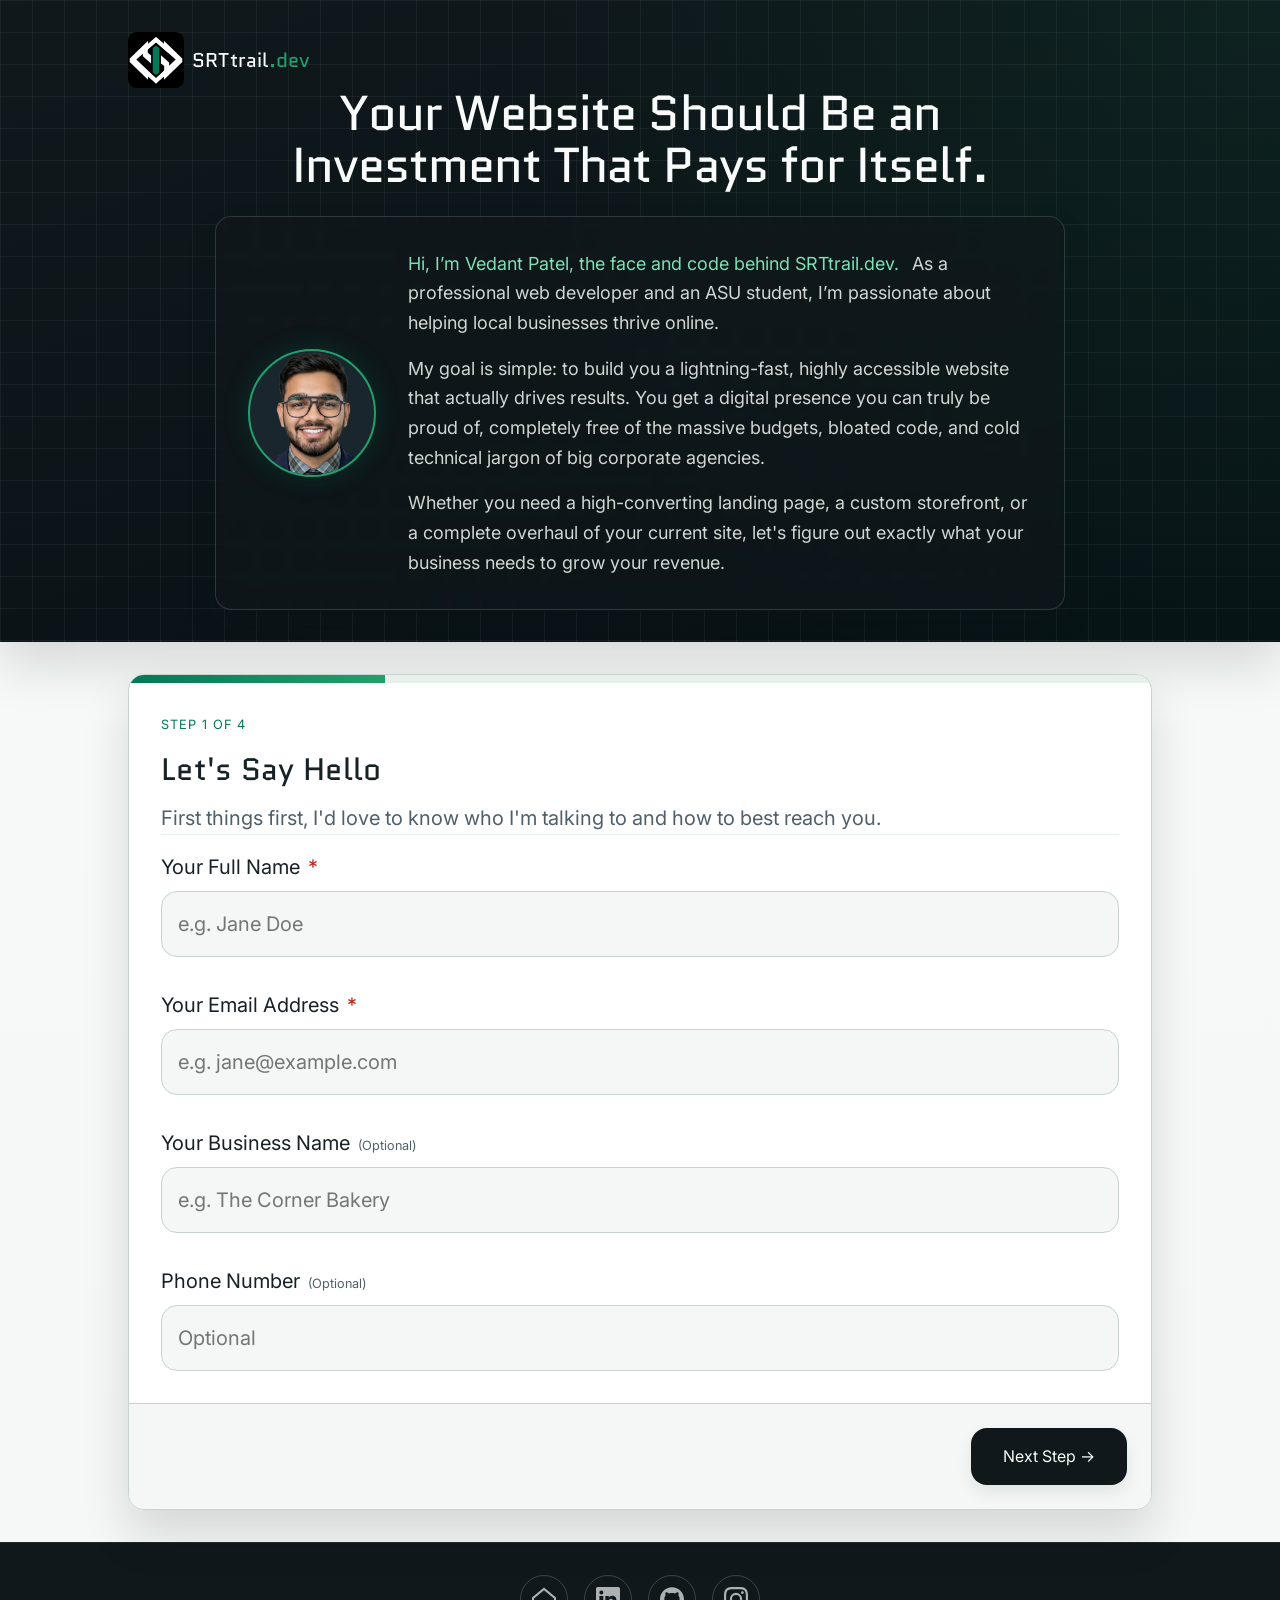
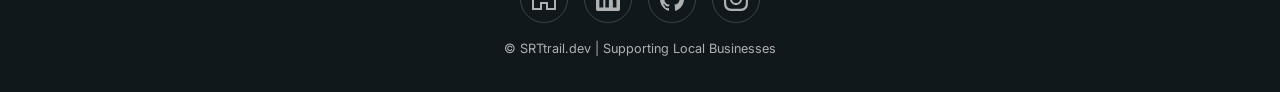
==== commit 9d320684: "Srttrail 4.1.4 Co-authored-by: Copilot <copilot@github.com>" ====
--- a/business/index.html
+++ b/business/index.html
@@ -186,7 +186,7 @@
 </head>
 <body class="app">
 
-    <aside id="success-bubble" class="success-bubble success-bubble-hidden" role="status" aria-live="polite" aria-atomic="true">
+    <aside id="success-bubble" class="success-bubble success-bubble--hidden" role="status" aria-live="polite" aria-atomic="true">
         <span class="success-bubble__icon">✅</span>
         <div class="success-bubble__content">
             <strong class="success-bubble__title">Submission Received!</strong>
@@ -195,18 +195,17 @@
     </aside>
 
     <header class="header">
-        <div class="header__grid"></div>
         <div class="header__glow"></div>
 
         <div class="hero">
             <a class="hero__brand" href="/" aria-label="Back to SRTtrail.dev hub">
                 <img src="../assets/srttrail-logo.svg" alt="SRTtrail.dev logo" class="hero__logo" width="48" height="48">
-                <span class="typography__display">SRTtrail<span class="hero__accent">.dev</span></span>
+                <span class="type-display">SRTtrail<span class="hero__accent">.dev</span></span>
             </a>
         </div>
 
         <div class="hero__content">
-            <h1 class="typography__display hero__title">Your Website Should Be an Investment That Pays for Itself.</h1>
+            <h1 class="type-display hero__title">Your Website Should Be an Investment That Pays for Itself.</h1>
 
             <div class="hero__intro">
                 <div id="hero-card" class="hero__card">
@@ -239,11 +238,11 @@
                 </div>
 
                 <div class="wizard__actions">
-                    <button id="btn-prev" type="button" class="wizard__button wizard__button-secondary u-hidden">
+                    <button id="btn-prev" type="button" class="wizard__button wizard__button--secondary u-hidden">
                         &larr; Back
                     </button>
                     <div class="wizard__actions-spacer"></div>
-                    <button id="btn-next" type="submit" class="wizard__button wizard__button-primary">
+                    <button id="btn-next" type="submit" class="wizard__button wizard__button--primary">
                         Next Step &rarr;
                     </button>
                 </div>
@@ -252,7 +251,7 @@
 
         <section id="loading-container" class="loading u-hidden" role="status" aria-live="polite" aria-labelledby="loading-title">
             <div class="loader" aria-hidden="true"></div>
-            <h2 id="loading-title" class="typography__display loading__title">Calculating your project outline...</h2>
+            <h2 id="loading-title" class="type-display loading__title">Calculating your project outline...</h2>
             <p class="loading__text">Putting together the pieces of your new digital storefront.</p>
         </section>
 
@@ -260,7 +259,7 @@
             <div class="results__main">
                 <figure class="results__card pop-in">
                     <figcaption>
-                        <h3 id="results-breakdown-title" class="typography__display results__card-title">Your Custom Project Outline</h3>
+                        <h3 id="results-breakdown-title" class="type-display results__card-title">Your Custom Project Outline</h3>
                         <p class="results__card-intro">Each focus area shows how much attention your project will likely need during design and build.</p>
                     </figcaption>
                     <div class="chart-container" aria-labelledby="results-breakdown-title">
@@ -271,20 +270,20 @@
 
             <div id="results-hero" class="results__hero">
                 <p class="results__eyebrow">Discovery Complete</p>
-                <h2 id="results-title" class="typography__display results__title">You did it!</h2>
+                <h2 id="results-title" class="type-display results__title">You did it!</h2>
                 <p class="results__description">
                     Thanks for sharing your business goals. Your custom project outline below maps where design and development effort will have the strongest impact.
                 </p>
             </div>
 
             <div class="results__actions">
-                <h3 class="typography__display results__actions-title">Need to make a quick change?</h3>
+                <h3 class="type-display results__actions-title">Need to make a quick change?</h3>
 
                 <div class="results__links">
-                    <button type="button" data-action="edit" class="results__link results__link-edit">
+                    <button type="button" data-action="edit" class="results__link results__link--edit">
                         <span>&larr;</span> Go back and edit answers
                     </button>
-                    <button type="button" data-action="reset" class="results__link results__link-reset">
+                    <button type="button" data-action="reset" class="results__link results__link--reset">
                         <span>↺</span> Start over completely
                     </button>
                 </div>
@@ -292,7 +291,7 @@
         </section>
     </main>
 
-    <div id="error-toast" class="toast toast-error toast-hidden" role="alert" aria-live="assertive" aria-atomic="true">
+    <div id="error-toast" class="toast toast--error toast--hidden" role="alert" aria-live="assertive" aria-atomic="true">
         <span class="toast__icon">⚠️</span>
         <div class="toast__content">
             <p class="toast__title" id="toast-title">Oops!</p>
--- a/css/blocks/business.css
+++ b/css/blocks/business.css
@@ -19,7 +19,7 @@
 /* --- Inter: variable font, full weight axis 100–900 --- */
 @font-face {
     font-family: 'Inter';
-    src: url('../fonts/Inter.woff2') format('woff2');
+    src: url('../../fonts/Inter.woff2') format('woff2');
     font-style: normal;
     font-weight: 100 900;
     font-display: swap;
@@ -28,7 +28,7 @@
 /* --- Quantico: single file, CSS weight synthesis for bold --- */
 @font-face {
     font-family: 'Quantico';
-    src: url('../fonts/Quantico.woff2') format('woff2');
+    src: url('../../fonts/Quantico.woff2') format('woff2');
     font-style: normal;
     font-weight: 400 700;
     font-display: swap;
@@ -43,15 +43,18 @@
     --type-2: 1.563rem;
     --type-3: 1.953rem;
     --type-4: 2.441rem;
+    /* 8px spacing system */
     --space-0: 0;
-    --space-1: 0.5rem;
-    --space-2: 1rem;
-    --space-3: 1.5rem;
-    --space-4: 2rem;
-    --space-5: 2.5rem;
-    --space-6: 3rem;
-    --space-7: 4rem;
-    --space-8: 5rem;
+    --space-8: 0.5rem;
+    --space-16: 1rem;
+    --space-24: 1.5rem;
+    --space-32: 2rem;
+    --space-40: 2.5rem;
+    --space-48: 3rem;
+    --space-56: 3.5rem;
+    --space-64: 4rem;
+    --space-80: 5rem;
+    --space-96: 6rem;
     --radius-sm: 0.5rem;
     --radius-md: 1rem;
     --radius-lg: 1.5rem;
@@ -81,6 +84,14 @@
     --shadow-lg: 0 1.5rem 3rem rgba(16, 24, 28, 0.14);
     --transition-base: all 0.3s ease;
     --outline-ring: 0 0 0 0.25rem rgba(4, 120, 87, 0.18);
+
+    /* 12-column layout tokens */
+    --grid-columns: 12;
+    --grid-gutter: var(--space-16);
+    --layout-max: 80rem;
+    --content-max: 64rem;
+    --section-inline: var(--space-32);
+    --section-gap: var(--space-32);
 }
 
 *,
@@ -121,7 +132,7 @@
     color: inherit;
 }
 
-.typography__display,
+.type-display,
 h1,
 h2,
 h3 {
@@ -130,7 +141,7 @@
 }
 
 .custom-scrollbar::-webkit-scrollbar {
-    width: var(--space-1);
+    width: var(--space-8);
 }
 
 .custom-scrollbar::-webkit-scrollbar-track {
@@ -150,13 +161,25 @@
 
 .app__main {
     flex: 1;
-    display: flex;
-    align-items: center;
-    justify-content: center;
-    padding: var(--space-2);
-    margin-top: calc(var(--space-3) * -1);
+    display: grid;
+    grid-template-columns: repeat(var(--grid-columns), minmax(0, 1fr));
+    gap: var(--grid-gutter);
+    align-items: start;
+    width: min(calc(100% - (var(--section-inline) * 2)), var(--content-max));
+    margin-left: auto;
+    margin-right: auto;
+    margin-top: 0;
+    margin-bottom: var(--section-gap);
     position: relative;
     z-index: 3;
+}
+
+.app__main > .wizard,
+.app__main > .loading,
+.app__main > .results {
+    grid-column: 1 / -1;
+    width: 100%;
+    justify-self: center;
 }
 
 .u-hidden {
@@ -177,32 +200,28 @@
 
 @media (min-width: 640px) {
     .app__main {
-        padding: var(--space-3);
+        --grid-gutter: var(--space-24);
     }
 }
 
 @media (min-width: 1024px) {
     .app__main {
-        padding: var(--space-4);
+        --grid-gutter: var(--space-32);
     }
 }
 
 .header {
-    background: linear-gradient(160deg, var(--color-panel) 0%, var(--color-panel-deep) 100%);
+    background-color: var(--color-panel);
+    background-image:
+        linear-gradient(to right, rgba(255, 255, 255, 0.05) 1px, transparent 1px),
+        linear-gradient(to bottom, rgba(255, 255, 255, 0.05) 1px, transparent 1px),
+        linear-gradient(160deg, var(--color-panel) 0%, var(--color-panel-deep) 100%);
+    background-size: var(--space-32) var(--space-32), var(--space-32) var(--space-32), 100% 100%;
     color: var(--color-text-inverse);
-    padding: var(--space-3) var(--space-3) var(--space-6);
+    padding: var(--space-32) var(--section-inline) var(--section-gap);
     box-shadow: var(--shadow-lg);
     position: relative;
     overflow: hidden;
-}
-
-.header__grid {
-    position: absolute;
-    inset: 0;
-    background-image: linear-gradient(to right, rgba(255, 255, 255, 0.05) 1px, transparent 1px),
-        linear-gradient(to bottom, rgba(255, 255, 255, 0.05) 1px, transparent 1px);
-    background-size: var(--space-4) var(--space-4);
-    pointer-events: none;
 }
 
 .header__glow {
@@ -217,22 +236,24 @@
 .hero__content {
     position: relative;
     z-index: 2;
+    width: min(100%, var(--content-max));
     margin-left: auto;
     margin-right: auto;
 }
 
 .hero {
-    max-width: 80rem;
-    margin-bottom: var(--space-4);
-    display: flex;
+    margin-bottom: 0;
+    display: grid;
+    grid-template-columns: repeat(var(--grid-columns), minmax(0, 1fr));
+    gap: var(--grid-gutter);
     align-items: center;
-    justify-content: center;
 }
 
 .hero__brand {
+    grid-column: 1 / -1;
     display: flex;
     align-items: center;
-    gap: var(--space-1);
+    gap: var(--space-8);
     font-size: var(--type-1);
     font-weight: 700;
     letter-spacing: -0.02em;
@@ -242,8 +263,8 @@
 }
 
 .hero__logo {
-    width: var(--space-6);
-    height: var(--space-6);
+    width: var(--space-48);
+    height: var(--space-48);
 }
 
 .hero__accent {
@@ -251,12 +272,14 @@
 }
 
 .hero__content {
-    max-width: 64rem;
-    text-align: center;
+    display: grid;
+    grid-template-columns: repeat(var(--grid-columns), minmax(0, 1fr));
+    gap: var(--space-24);
 }
 
 .hero__title {
-    margin: 0 0 var(--space-4);
+    grid-column: 1 / -1;
+    margin: 0;
     max-width: 30ch;
     margin-left: auto;
     margin-right: auto;
@@ -265,14 +288,16 @@
     font-weight: 700;
     letter-spacing: -0.02em;
     text-wrap: balance;
+    text-align: center;
 }
 
 .hero__intro {
-    max-width: 64rem;
+    grid-column: 1 / -1;
+    max-width: 100%;
     margin: 0 auto;
     display: flex;
     flex-direction: column;
-    gap: var(--space-3);
+    gap: var(--space-24);
     text-align: left;
     align-items: center;
 }
@@ -313,17 +338,17 @@
     display: flex;
     flex-direction: column;
     align-items: center;
-    gap: var(--space-2);
+    gap: var(--space-16);
     background: rgba(16, 24, 28, 0.56);
     backdrop-filter: blur(0.5rem);
     border: 0.0625rem solid rgba(199, 211, 203, 0.18);
     border-radius: var(--radius-md);
-    padding: var(--space-3);
+    padding: var(--space-24);
     box-shadow: var(--shadow-md);
 }
 
 .hero__card .hero__avatar-wrap {
-    margin: 0 auto var(--space-3);
+    margin: 0 auto var(--space-24);
 }
 
 .hero__card-content {
@@ -332,7 +357,7 @@
 }
 
 .hero__text {
-    margin: 0 0 1rem 0;
+    margin: 0 0 var(--space-16) 0;
     color: rgba(248, 251, 249, 0.84);
     line-height: 1.65;
     font-size: clamp(0.95rem, 0.55vw + 0.85rem, 1.125rem);
@@ -346,12 +371,12 @@
 .hero__intro-text {
     color: var(--color-accent-soft);
     font-weight: 600;
-    margin-right: var(--space-1);
+    margin-right: var(--space-8);
 }
 
 @media (min-width: 640px) {
     .hero {
-        justify-content: flex-start;
+        justify-items: start;
     }
 
     .hero__logo {
@@ -365,7 +390,7 @@
     }
 
     .hero__card {
-        padding: var(--space-4);
+        padding: var(--space-32);
     }
 }
 
@@ -374,10 +399,22 @@
 }
 
 @media (min-width: 1024px) {
+    .hero__brand {
+        grid-column: 1 / 5;
+    }
+
+    .hero__title {
+        grid-column: 2 / 12;
+    }
+
+    .hero__intro {
+        grid-column: 2 / 12;
+    }
+
     .hero__card {
         flex-direction: row;
         align-items: center;
-        gap: var(--space-4);
+        gap: var(--space-32);
     }
 
     .hero__card .hero__avatar-wrap {
@@ -398,12 +435,20 @@
 .wizard,
 .loading {
     width: 100%;
-    max-width: 48rem;
-    min-height: clamp(32rem, 70vh, 40rem);
+    max-width: none;
     border: 0.0625rem solid var(--color-line);
     border-radius: var(--radius-md);
     background: var(--color-surface-strong);
     box-shadow: var(--shadow-lg);
+}
+
+.wizard {
+    min-height: clamp(24rem, 56vh, 34rem);
+    margin-top: 32px;
+}
+
+.loading {
+    min-height: clamp(24rem, 52vh, 30rem);
 }
 
 .wizard {
@@ -432,14 +477,14 @@
 }
 
 .wizard__content {
-    padding: var(--space-3);
+    padding: var(--space-24);
     display: flex;
     flex-direction: column;
     flex: 1;
 }
 
 .wizard__step-indicator {
-    margin: 0 0 var(--space-1);
+    margin: 0 0 var(--space-8);
     color: var(--color-primary);
     font-size: var(--type--1);
     font-weight: 600;
@@ -450,19 +495,17 @@
 .wizard__step-content {
     flex: 1;
     overflow-y: auto;
-    padding-right: var(--space-1);
-    padding-bottom: var(--space-2);
 }
 
 .wizard__actions {
-    padding: var(--space-3);
+    padding: var(--space-24);
     background: var(--color-surface);
     border-top: 0.0625rem solid var(--color-line);
     display: flex;
     align-items: center;
     justify-content: space-between;
     margin-top: auto;
-    gap: var(--space-2);
+    gap: var(--space-16);
 }
 
 .wizard__actions-spacer {
@@ -474,48 +517,48 @@
     font-weight: 500;
     cursor: pointer;
     min-height: 3rem;
-    padding: var(--space-2) var(--space-3);
+    padding: var(--space-16) var(--space-24);
     transition: var(--transition-base);
 }
 
-.wizard__button-secondary {
+.wizard__button--secondary {
     background: transparent;
     color: var(--color-text-muted);
 }
 
-.wizard__button-secondary:hover,
-.wizard__button-secondary:focus-visible {
+.wizard__button--secondary:hover,
+.wizard__button--secondary:focus-visible {
     color: var(--color-text);
     background: var(--color-surface-muted);
     outline: none;
     box-shadow: var(--outline-ring);
 }
 
-.wizard__button-secondary:active {
+.wizard__button--secondary:active {
     transform: translateY(0.125rem);
 }
 
-.wizard__button-primary {
+.wizard__button--primary {
     border-radius: var(--radius-md);
-    padding-inline: var(--space-4);
+    padding-inline: var(--space-32);
     background: var(--color-panel);
     color: var(--color-text-inverse);
     box-shadow: var(--shadow-sm);
 }
 
-.wizard__button-primary:hover,
-.wizard__button-primary:focus-visible {
+.wizard__button--primary:hover,
+.wizard__button--primary:focus-visible {
     background: var(--color-panel-muted);
     outline: none;
     box-shadow: var(--outline-ring), var(--shadow-sm);
 }
 
-.wizard__button-final {
+.wizard__button--final {
     background: var(--color-primary);
 }
 
-.wizard__button-primary:active,
-.wizard__button-final:active {
+.wizard__button--primary:active,
+.wizard__button--final:active {
     transform: translateY(0.125rem);
 }
 
@@ -526,27 +569,26 @@
     box-shadow: none;
 }
 
-.wizard__button-final:hover,
-.wizard__button-final:focus-visible {
+.wizard__button--final:hover,
+.wizard__button--final:focus-visible {
     background: var(--color-primary-strong);
 }
 
 @media (min-width: 640px) {
     .wizard__content {
-        padding: var(--space-5);
+        padding: var(--space-32);
     }
 }
 
 .questionnaire__title {
-    margin: 0 0 var(--space-1);
+    margin: 0 0 var(--space-8);
     color: var(--color-text);
     font-size: var(--type-3);
     font-weight: 700;
 }
 
 .questionnaire__description {
-    margin: 0 0 var(--space-4);
-    padding-bottom: var(--space-3);
+    margin: 0 0 var(--space-16);
     border-bottom: 0.0625rem solid var(--color-surface-muted);
     color: var(--color-text-muted);
     font-size: var(--type-1);
@@ -555,12 +597,7 @@
 .questionnaire__list {
     display: flex;
     flex-direction: column;
-    gap: var(--space-4);
-    padding-bottom: var(--space-2);
-}
-
-.questionnaire__item {
-    margin-bottom: var(--space-1);
+    gap: var(--space-32);
 }
 
 .questionnaire__item-group {
@@ -571,13 +608,13 @@
 
 .questionnaire__label {
     display: inline-flex;
-    gap: var(--space-1);
-    margin-bottom: var(--space-1);
+    gap: var(--space-8);
+    margin-bottom: var(--space-8);
     cursor: pointer;
 }
 
 .questionnaire__legend {
-    margin: 0 0 var(--space-1);
+    margin: 0 0 var(--space-8);
     padding: 0;
 }
 
@@ -588,31 +625,31 @@
 }
 
 .questionnaire__required {
-    margin-left: var(--space-1);
+    margin-left: var(--space-8);
     color: var(--color-danger);
 }
 
 .questionnaire__optional {
-    margin-left: var(--space-1);
+    margin-left: var(--space-8);
     color: var(--color-text-muted);
     font-size: var(--type--1);
     font-weight: 400;
 }
 
 .questionnaire__helper {
-    margin: 0 0 var(--space-2);
+    margin: 0 0 var(--space-16);
     color: var(--color-text-muted);
     font-size: var(--type-0);
 }
 
 .questionnaire__helper-intro {
-    margin-bottom: var(--space-1);
+    margin-bottom: var(--space-8);
     color: var(--color-primary-strong);
     font-weight: 600;
 }
 
 .questionnaire__error-message {
-    margin: var(--space-1) 0 0;
+    margin: var(--space-8) 0 0;
     color: var(--color-danger);
     font-size: var(--type--1);
     font-weight: 600;
@@ -621,7 +658,7 @@
 .form-control {
     width: 100%;
     max-width: 100%;
-    padding: var(--space-2);
+    padding: var(--space-16);
     background: var(--color-surface);
     border: 0.0625rem solid var(--color-line);
     border-radius: var(--radius-md);
@@ -651,9 +688,9 @@
 .feature-list {
     display: grid;
     grid-template-columns: 1fr;
-    gap: var(--space-2);
+    gap: var(--space-16);
     border-radius: var(--radius-md);
-    padding: var(--space-1);
+    padding: var(--space-8);
 }
 
 .feature-list__option {
@@ -669,7 +706,7 @@
     justify-content: flex-start;
     width: 100%;
     height: 100%;
-    padding: var(--space-3);
+    padding: var(--space-24);
     border: 0.125rem solid var(--color-surface-muted);
     border-radius: var(--radius-md);
     background: var(--color-surface);
@@ -688,7 +725,7 @@
     display: flex;
     align-items: flex-start;
     justify-content: space-between;
-    gap: var(--space-1);
+    gap: var(--space-8);
     min-width: 0;
 }
 
@@ -698,30 +735,28 @@
     font-weight: 700;
     display: block;
     min-width: 0;
-    padding-right: var(--space-1);
     overflow-wrap: anywhere;
 }
 
 .feature-list__description {
-    margin-top: var(--space-1);
+    margin-top: var(--space-8);
     color: var(--color-text-muted);
     font-size: var(--type--1);
     line-height: 1.5;
     display: block;
-    padding-right: 0;
     overflow-wrap: anywhere;
 }
 
 .feature-list__check {
-    width: var(--space-3);
-    height: var(--space-3);
+    width: var(--space-24);
+    height: var(--space-24);
     border: 0.125rem solid var(--color-line);
     border-radius: var(--radius-sm);
     display: inline-flex;
     align-items: center;
     justify-content: center;
     flex-shrink: 0;
-    margin-left: var(--space-1);
+    margin-left: var(--space-8);
     background: var(--color-surface-strong);
     transition: var(--transition-base);
 }
@@ -741,11 +776,6 @@
     transition: var(--transition-base);
 }
 
-.feature-list__card-error {
-    border-color: var(--color-danger);
-    box-shadow: 0 0 0 0.25rem rgba(180, 35, 24, 0.14);
-}
-
 .questionnaire__item-error .questionnaire__legend,
 .questionnaire__item-error .questionnaire__label-text {
     color: var(--color-danger);
@@ -759,7 +789,7 @@
 
 .results {
     width: 100%;
-    max-width: 64rem;
+    max-width: none;
     border: 0.0625rem solid var(--color-line);
     border-radius: var(--radius-md);
     background: var(--color-surface-strong);
@@ -772,13 +802,13 @@
     background: linear-gradient(135deg, #eef7f2 0%, #f7fbf9 100%);
     border-top: 0.0625rem solid #d9e7df;
     border-bottom: 0.0625rem solid #d9e7df;
-    padding: var(--space-4) var(--space-4) calc(var(--space-4) + var(--space-1));
+    padding: var(--space-32) var(--space-32) calc(var(--space-32) + var(--space-8));
     text-align: center;
     overflow: hidden;
 }
 
 .results__eyebrow {
-    margin: 0 0 var(--space-2);
+    margin: 0 0 var(--space-16);
     color: var(--color-primary-strong);
     font-size: var(--type--1);
     font-weight: 700;
@@ -787,7 +817,7 @@
 }
 
 .results__title {
-    margin: 0 0 var(--space-2);
+    margin: 0 0 var(--space-16);
     color: var(--color-text);
     font-size: clamp(1.65rem, 2.2vw + 1rem, 2.35rem);
     font-weight: 700;
@@ -803,7 +833,7 @@
 }
 
 .results__main {
-    padding: var(--space-4);
+    padding: var(--space-32);
 }
 
 .results__card {
@@ -812,18 +842,18 @@
     background: var(--color-surface);
     border: 0.0625rem solid var(--color-line);
     border-radius: var(--radius-md);
-    padding: var(--space-3);
+    padding: var(--space-24);
 }
 
 .results__card-title {
-    margin: 0 0 var(--space-2);
+    margin: 0 0 var(--space-16);
     text-align: center;
     color: var(--color-text);
     font-weight: 700;
 }
 
 .results__card-intro {
-    margin: 0 0 var(--space-3);
+    margin: 0 0 var(--space-24);
     text-align: center;
     color: var(--color-text-muted);
 }
@@ -844,14 +874,14 @@
 }
 
 .results__actions {
-    padding: var(--space-4) var(--space-4) var(--space-5);
+    padding: var(--space-32) var(--space-32) var(--space-40);
     background: var(--color-surface);
     border-top: 0.0625rem solid var(--color-line);
     text-align: center;
 }
 
 .results__actions-title {
-    margin: 0 0 var(--space-3);
+    margin: 0 0 var(--space-24);
     color: var(--color-text-muted);
     font-size: var(--type-0);
     font-weight: 700;
@@ -865,7 +895,7 @@
     border-top: 0;
     display: flex;
     flex-direction: column;
-    gap: var(--space-2);
+    gap: var(--space-16);
     justify-content: center;
     align-items: center;
 }
@@ -879,27 +909,27 @@
     transition: var(--transition-base);
     display: inline-flex;
     align-items: center;
-    gap: var(--space-1);
-}
-
-.results__link-edit {
+    gap: var(--space-8);
+}
+
+.results__link--edit {
     color: var(--color-primary);
 }
 
-.results__link-edit:hover,
-.results__link-edit:focus-visible {
+.results__link--edit:hover,
+.results__link--edit:focus-visible {
     color: var(--color-primary-strong);
     outline: none;
     box-shadow: var(--outline-ring);
     border-radius: var(--radius-sm);
 }
 
-.results__link-reset {
+.results__link--reset {
     color: var(--color-text-muted);
 }
 
-.results__link-reset:hover,
-.results__link-reset:focus-visible {
+.results__link--reset:hover,
+.results__link--reset:focus-visible {
     color: var(--color-danger);
     outline: none;
     box-shadow: var(--outline-ring);
@@ -911,22 +941,22 @@
 @media (min-width: 640px) {
     .results__links {
         flex-direction: row;
-        gap: var(--space-4);
+        gap: var(--space-32);
     }
 }
 
 .toast {
     position: fixed;
-    bottom: var(--space-2);
-    right: var(--space-2);
+    bottom: var(--space-16);
+    right: var(--space-16);
     max-width: 24rem;
     display: flex;
     align-items: flex-start;
-    gap: var(--space-2);
+    gap: var(--space-16);
     color: var(--color-text-inverse);
     border-radius: var(--radius-md);
     box-shadow: var(--shadow-lg);
-    padding: var(--space-2) var(--space-3);
+    padding: var(--space-16) var(--space-24);
     z-index: 50;
     pointer-events: none;
     transform: translateY(0);
@@ -934,19 +964,19 @@
     transition: var(--transition-base);
 }
 
-.toast-error {
+.toast--error {
     background: var(--color-danger);
 }
 
-.toast-hidden {
-    transform: translateY(var(--space-8));
+.toast--hidden {
+    transform: translateY(var(--space-64));
     opacity: 0;
 }
 
 .toast__icon {
     font-size: var(--type-2);
     line-height: 1;
-    margin-top: var(--space-1);
+    margin-top: var(--space-8);
 }
 
 .toast__content {
@@ -960,7 +990,7 @@
 }
 
 .toast__message {
-    margin: var(--space-1) 0 0;
+    margin: var(--space-8) 0 0;
     color: rgba(255, 244, 241, 0.92);
     font-size: var(--type--1);
     line-height: 1.55;
@@ -968,24 +998,24 @@
 
 @media (min-width: 640px) {
     .toast {
-        bottom: var(--space-5);
-        right: var(--space-5);
+        bottom: var(--space-40);
+        right: var(--space-40);
     }
 }
 
 .success-bubble {
     position: fixed;
-    bottom: var(--space-2);
+    bottom: var(--space-16);
     left: 50%;
     transform: translateX(-50%) translateY(0);
     display: flex;
     align-items: center;
-    gap: var(--space-2);
+    gap: var(--space-16);
     background: var(--color-primary-strong);
     color: var(--color-text-inverse);
     border: 0.0625rem solid var(--color-accent);
     border-radius: var(--radius-md);
-    padding: var(--space-2) var(--space-3);
+    padding: var(--space-16) var(--space-24);
     box-shadow: var(--shadow-md);
     z-index: 50;
     pointer-events: none;
@@ -993,8 +1023,8 @@
     opacity: 1;
 }
 
-.success-bubble-hidden {
-    transform: translateX(-50%) translateY(var(--space-8));
+.success-bubble--hidden {
+    transform: translateX(-50%) translateY(var(--space-64));
     opacity: 0;
 }
 
@@ -1006,7 +1036,7 @@
 .success-bubble__content {
     display: flex;
     flex-direction: column;
-    gap: var(--space-1);
+    gap: var(--space-8);
 }
 
 .success-bubble__title {
@@ -1025,15 +1055,15 @@
     color: rgba(248, 251, 249, 0.68);
     border-top: 0.0625rem solid rgba(255, 255, 255, 0.08);
     text-align: center;
-    padding: var(--space-4);
+    padding: var(--space-32);
 }
 
 .footer__social {
     display: flex;
     align-items: center;
     justify-content: center;
-    gap: var(--space-2);
-    margin-bottom: var(--space-2);
+    gap: var(--space-16);
+    margin-bottom: var(--space-16);
 }
 
 .footer__social-link {
@@ -1085,7 +1115,7 @@
 @keyframes fadeIn {
     from {
         opacity: 0;
-        transform: translateY(var(--space-2));
+        transform: translateY(var(--space-16));
     }
 
     to {
@@ -1152,13 +1182,13 @@
 }
 
 .loading {
-    padding: var(--space-7);
+    padding: var(--space-56);
     display: flex;
     flex-direction: column;
     justify-content: center;
     align-items: center;
     text-align: center;
-    gap: var(--space-2);
+    gap: var(--space-16);
 }
 
 .loader {
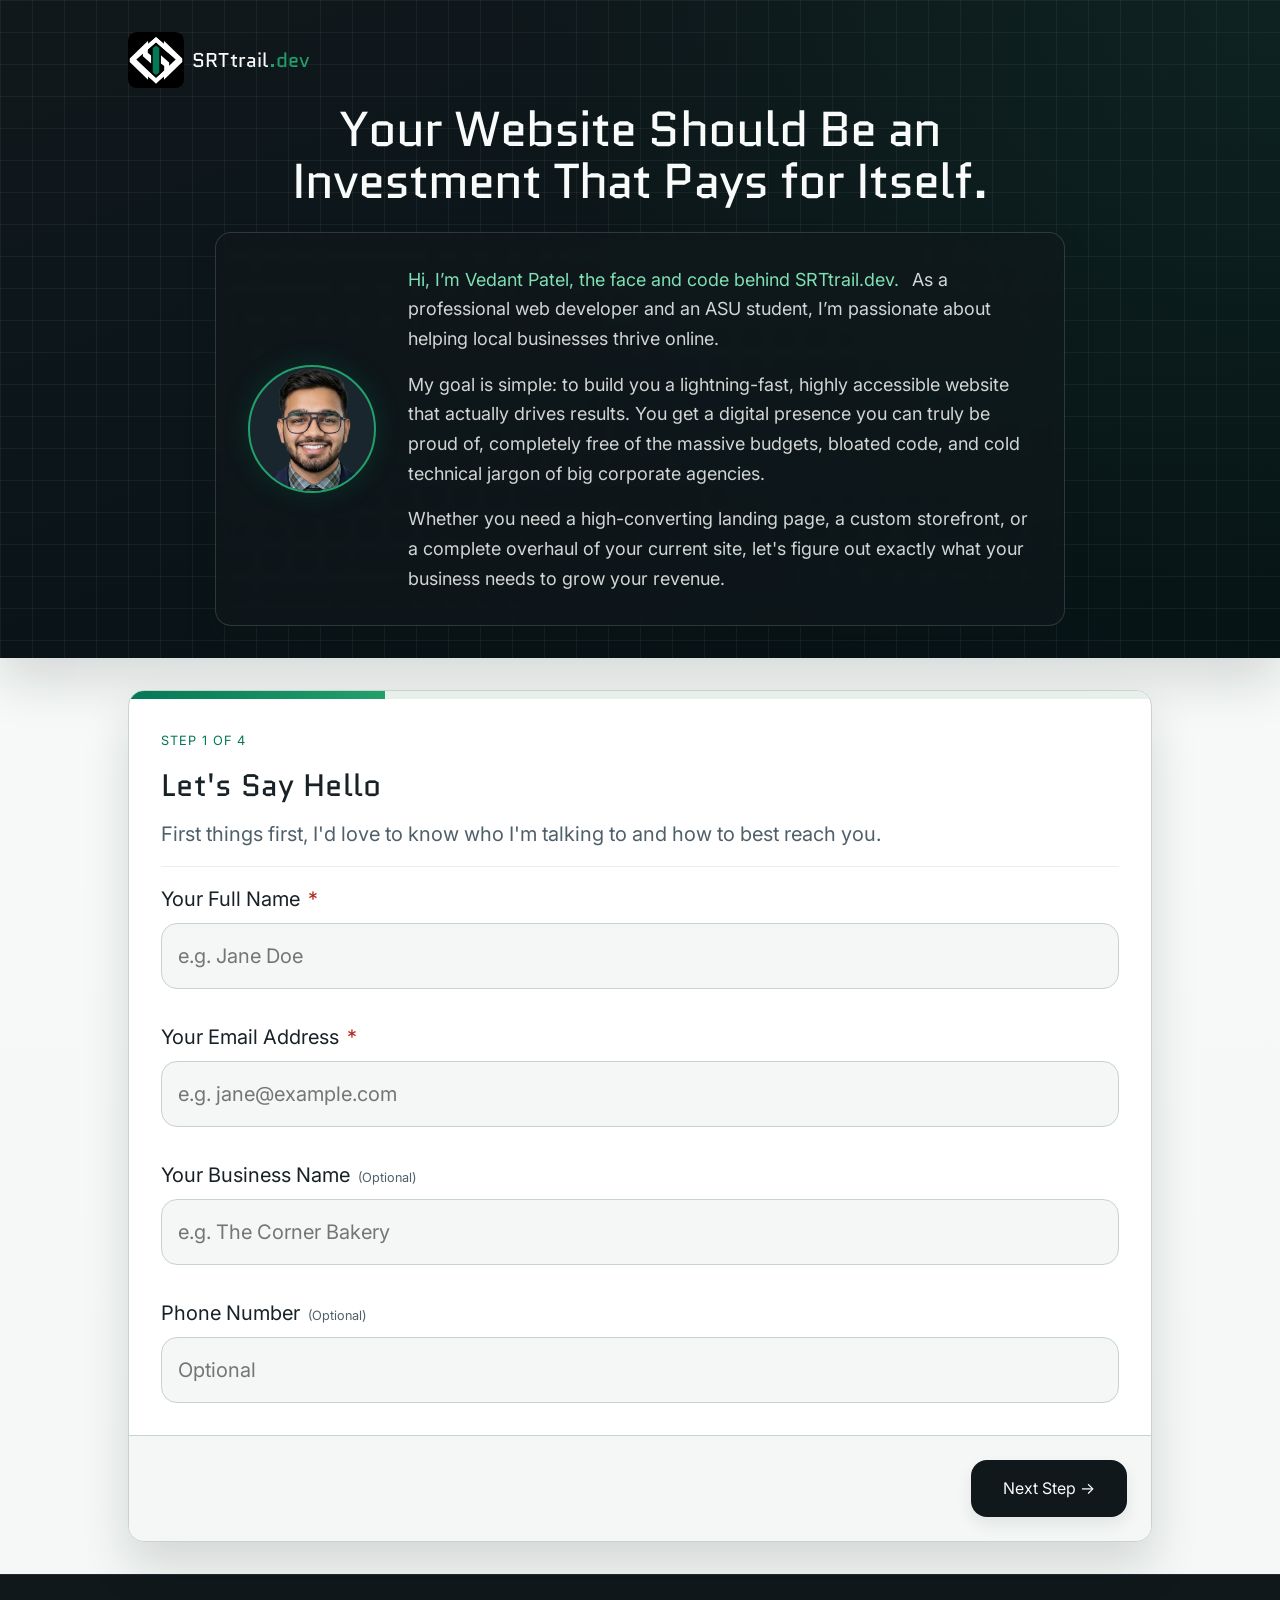
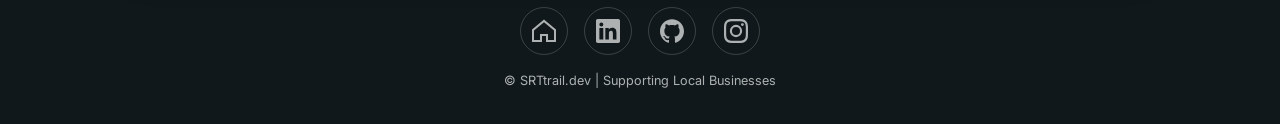
==== commit f8abe54c: "Srttrail 4.1.8" ====
--- a/business/index.html
+++ b/business/index.html
@@ -181,6 +181,9 @@
     ══════════════════════════════════════════════ -->
     <link rel="icon" type="image/x-icon" href="../favicon.ico">
     <link rel="shortcut icon" href="../favicon.ico">
+    <link rel="preload" href="../fonts/Inter.woff2" as="font" type="font/woff2" crossorigin>
+    <link rel="preload" href="../fonts/Quantico.woff2" as="font" type="font/woff2" crossorigin>
+    <link rel="preload" href="../assets/dev-avatar.webp" as="image" fetchpriority="high">
 
     <link rel="stylesheet" href="../css/blocks/business.css">
 </head>
@@ -211,7 +214,7 @@
                 <div id="hero-card" class="hero__card">
                     <div class="hero__avatar-wrap">
                         <div class="hero__avatar-ring">
-                            <img src="../assets/dev-avatar.webp" alt="Profile photo of the developer behind SRTtrail.dev" class="hero__avatar-image" fetchpriority="high">
+                            <img src="../assets/dev-avatar.webp" alt="Profile photo of the developer behind SRTtrail.dev" class="hero__avatar-image" width="128" height="128" fetchpriority="high">
                         </div>
                     </div>
                     <div class="hero__card-content">
--- a/css/blocks/business.css
+++ b/css/blocks/business.css
@@ -22,7 +22,7 @@
     src: url('../../fonts/Inter.woff2') format('woff2');
     font-style: normal;
     font-weight: 100 900;
-    font-display: swap;
+    font-display: optional;
 }
 
 /* --- Quantico: single file, CSS weight synthesis for bold --- */
@@ -31,7 +31,7 @@
     src: url('../../fonts/Quantico.woff2') format('woff2');
     font-style: normal;
     font-weight: 400 700;
-    font-display: swap;
+    font-display: optional;
 }
 
 :root {
@@ -242,7 +242,7 @@
 }
 
 .hero {
-    margin-bottom: 0;
+    margin-bottom: var(--space-16);
     display: grid;
     grid-template-columns: repeat(var(--grid-columns), minmax(0, 1fr));
     gap: var(--grid-gutter);
@@ -589,6 +589,7 @@
 
 .questionnaire__description {
     margin: 0 0 var(--space-16);
+    padding-bottom: var(--space-16) ;
     border-bottom: 0.0625rem solid var(--color-surface-muted);
     color: var(--color-text-muted);
     font-size: var(--type-1);
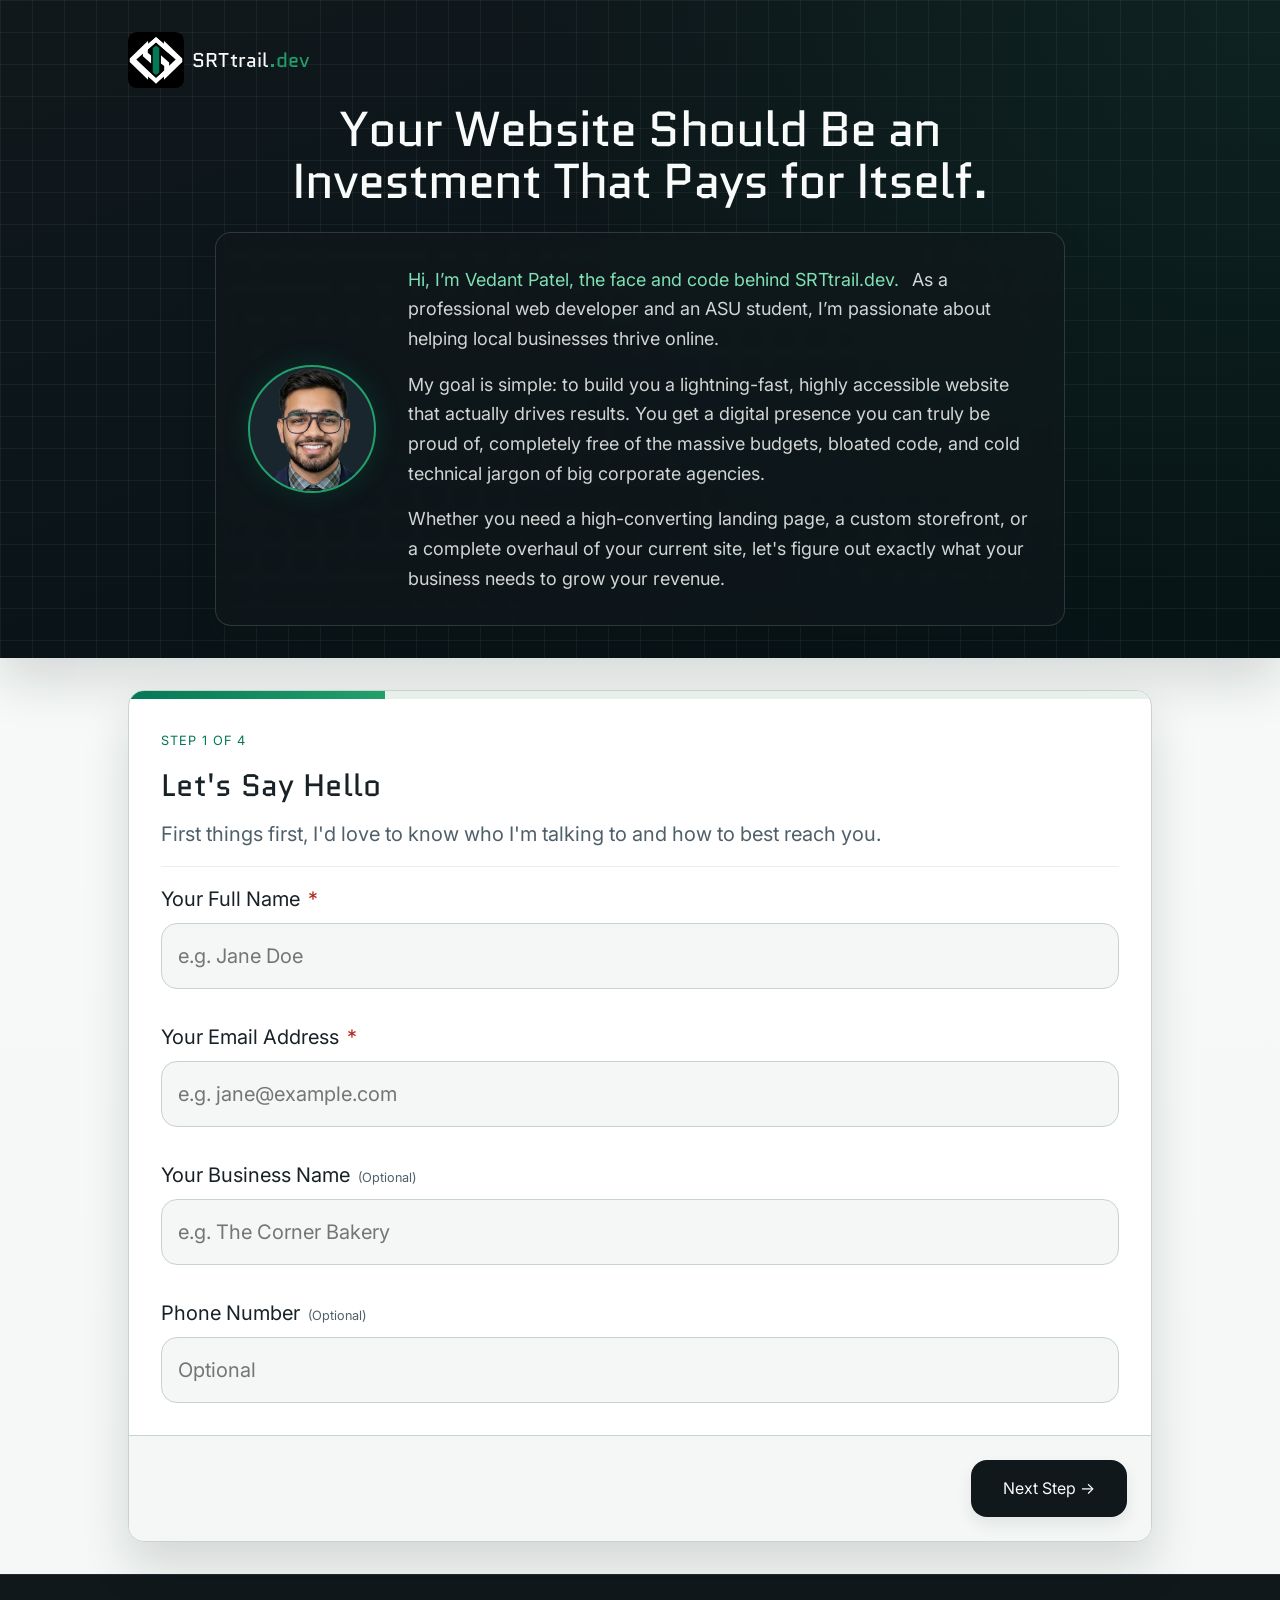
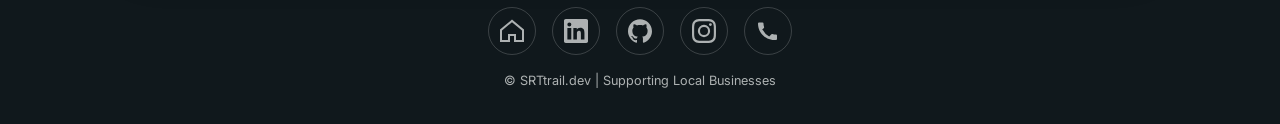
==== commit a33810d3: "Srttrail 4.1.15" ====
--- a/business/index.html
+++ b/business/index.html
@@ -1,27 +1,33 @@
-<!DOCTYPE html>
+<!doctype html>
 <html lang="en">
-<head>
-    <meta charset="UTF-8">
-    <meta name="viewport" content="width=device-width, initial-scale=1.0">
+  <head>
+    <meta charset="UTF-8" />
+    <meta name="viewport" content="width=device-width, initial-scale=1.0" />
 
     <!-- ══════════════════════════════════════════════
          PRIMARY SEO — Page identity & local targeting
     ══════════════════════════════════════════════ -->
     <title>SRTtrail.dev | Business</title>
-    <meta name="description" content="Business discovery page by SRTtrail.dev for Phoenix-area companies seeking custom web design, local SEO readiness, and high-performance websites.">
-    <meta name="author" content="SRTtrail.dev">
-    <meta name="robots" content="index, follow, max-snippet:-1, max-image-preview:large, max-video-preview:-1">
-    <link rel="canonical" href="https://srttrail.dev/business/">
-    <meta name="theme-color" content="#047857">
-    <meta name="application-name" content="SRTtrail.dev">
+    <meta
+      name="description"
+      content="Business discovery page by SRTtrail.dev for Phoenix-area companies seeking custom web design, local SEO readiness, and high-performance websites."
+    />
+    <meta name="author" content="SRTtrail.dev" />
+    <meta
+      name="robots"
+      content="index, follow, max-snippet:-1, max-image-preview:large, max-video-preview:-1"
+    />
+    <link rel="canonical" href="https://srttrail.dev/business/" />
+    <meta name="theme-color" content="#047857" />
+    <meta name="application-name" content="SRTtrail.dev" />
 
     <!-- ══════════════════════════════════════════════
          GEO — Tells search engines the service area
     ══════════════════════════════════════════════ -->
-    <meta name="geo.region" content="US-AZ">
-    <meta name="geo.placename" content="Phoenix, Arizona">
-    <meta name="geo.position" content="33.4484;-112.0740">
-    <meta name="ICBM" content="33.4484, -112.0740">
+    <meta name="geo.region" content="US-AZ" />
+    <meta name="geo.placename" content="Phoenix, Arizona" />
+    <meta name="geo.position" content="33.4484;-112.0740" />
+    <meta name="ICBM" content="33.4484, -112.0740" />
 
     <!-- ══════════════════════════════════════════════
          OPEN GRAPH — Controls the link preview card when
@@ -29,305 +35,522 @@
          Slack, Discord, email clients, etc.
          No social media account required.
     ══════════════════════════════════════════════ -->
-    <meta property="og:type" content="website">
-    <meta property="og:url" content="https://srttrail.dev/business/">
-    <meta property="og:site_name" content="SRTtrail.dev">
-    <meta property="og:title" content="SRTtrail.dev | Business">
-    <meta property="og:description" content="I build lightning-fast, highly accessible websites for local businesses that actually drive results and increase revenue. No bloated code. No massive budgets.">
-    <meta property="og:image" content="https://srttrail.dev/assets/srtlogo-banner.png">
-    <meta property="og:image:type" content="image/png">
-    <meta property="og:image:width" content="600">
-    <meta property="og:image:height" content="315">
-    <meta property="og:image:alt" content="SRTtrail.dev logo banner">
-    <meta property="og:locale" content="en_US">
-    <meta name="twitter:card" content="summary_large_image">
-    <meta name="twitter:url" content="https://srttrail.dev/business/">
-    <meta name="twitter:title" content="SRTtrail.dev | Business">
-    <meta name="twitter:description" content="I build lightning-fast, highly accessible websites for local businesses that actually drive results and increase revenue. No bloated code. No massive budgets.">
-    <meta name="twitter:image" content="https://srttrail.dev/assets/srtlogo-banner.png">
-    <meta name="twitter:image:alt" content="SRTtrail.dev logo banner">
+    <meta property="og:type" content="website" />
+    <meta property="og:url" content="https://srttrail.dev/business/" />
+    <meta property="og:site_name" content="SRTtrail.dev" />
+    <meta property="og:title" content="SRTtrail.dev | Business" />
+    <meta
+      property="og:description"
+      content="I build lightning-fast, highly accessible websites for local businesses that actually drive results and increase revenue. No bloated code. No massive budgets."
+    />
+    <meta
+      property="og:image"
+      content="https://srttrail.dev/assets/images/srtlogo-banner.png"
+    />
+    <meta property="og:image:type" content="image/png" />
+    <meta property="og:image:width" content="600" />
+    <meta property="og:image:height" content="315" />
+    <meta property="og:image:alt" content="SRTtrail.dev logo banner" />
+    <meta property="og:locale" content="en_US" />
+    <meta name="twitter:card" content="summary_large_image" />
+    <meta name="twitter:url" content="https://srttrail.dev/business/" />
+    <meta name="twitter:title" content="SRTtrail.dev | Business" />
+    <meta
+      name="twitter:description"
+      content="I build lightning-fast, highly accessible websites for local businesses that actually drive results and increase revenue. No bloated code. No massive budgets."
+    />
+    <meta
+      name="twitter:image"
+      content="https://srttrail.dev/assets/images/srtlogo-banner.png"
+    />
+    <meta name="twitter:image:alt" content="SRTtrail.dev logo banner" />
 
     <!-- ══════════════════════════════════════════════
          SCHEMA.ORG — Structured data for Google rich results
     ══════════════════════════════════════════════ -->
     <!-- LocalBusiness + ProfessionalService structured data -->
     <script type="application/ld+json">
-    {
+      {
         "@context": "https://schema.org",
         "@type": ["LocalBusiness", "ProfessionalService"],
         "name": "SRTtrail.dev",
         "description": "High-converting web design for local businesses in Phoenix, Arizona. Professional, lightning-fast, and accessible websites built to drive revenue and results — without big-agency prices.",
         "url": "https://srttrail.dev/business/",
-        "logo": "https://srttrail.dev/assets/srttrail-logo.svg",
-        "image": "https://srttrail.dev/assets/srtlogo-banner.png",
+        "logo": "https://srttrail.dev/assets/images/srttrail-logo.svg",
+        "image": "https://srttrail.dev/assets/images/srtlogo-banner.png",
         "email": "s.trail7878@gmail.com",
         "address": {
-            "@type": "PostalAddress",
-            "addressLocality": "Phoenix",
-            "addressRegion": "AZ",
-            "postalCode": "85001",
-            "addressCountry": "US"
+          "@type": "PostalAddress",
+          "addressLocality": "Phoenix",
+          "addressRegion": "AZ",
+          "postalCode": "85001",
+          "addressCountry": "US"
         },
         "geo": {
-            "@type": "GeoCoordinates",
-            "latitude": 33.4484,
-            "longitude": -112.0740
+          "@type": "GeoCoordinates",
+          "latitude": 33.4484,
+          "longitude": -112.074
         },
         "areaServed": [
-            { "@type": "AdministrativeArea", "name": "Arizona" },
-            { "@type": "City", "name": "Phoenix" },
-            { "@type": "City", "name": "Tempe" },
-            { "@type": "City", "name": "Mesa" },
-            { "@type": "City", "name": "Chandler" },
-            { "@type": "City", "name": "Gilbert" },
-            { "@type": "City", "name": "Paradise Valley" },
-            { "@type": "City", "name": "Fountain Hills" },
-            { "@type": "City", "name": "Cave Creek" }
+          { "@type": "AdministrativeArea", "name": "Arizona" },
+          { "@type": "City", "name": "Phoenix" },
+          { "@type": "City", "name": "Tempe" },
+          { "@type": "City", "name": "Mesa" },
+          { "@type": "City", "name": "Chandler" },
+          { "@type": "City", "name": "Gilbert" },
+          { "@type": "City", "name": "Paradise Valley" },
+          { "@type": "City", "name": "Fountain Hills" },
+          { "@type": "City", "name": "Cave Creek" }
         ],
         "hasOfferCatalog": {
-            "@type": "OfferCatalog",
-            "name": "Web Design Services",
-            "itemListElement": [
-                {
-                    "@type": "Offer",
-                    "itemOffered": {
-                        "@type": "Service",
-                        "name": "Starter Business Website",
-                        "description": "A clean, high-performing website for local businesses looking to establish a strong online presence and capture leads."
-                    },
-                    "priceSpecification": { "@type": "PriceSpecification", "priceCurrency": "USD" }
-                },
-                {
-                    "@type": "Offer",
-                    "itemOffered": {
-                        "@type": "Service",
-                        "name": "Custom Web Design",
-                        "description": "Fully custom website design tailored to your business — unique branding, built-in SEO, and architected to convert visitors into paying customers."
-                    },
-                    "priceSpecification": { "@type": "PriceSpecification", "priceCurrency": "USD" }
-                },
-                {
-                    "@type": "Offer",
-                    "itemOffered": {
-                        "@type": "Service",
-                        "name": "Local SEO Setup",
-                        "description": "Get found on Google Maps and local search. Targeted SEO to capture ready-to-buy customers in Phoenix and surrounding Arizona cities."
-                    },
-                    "priceSpecification": { "@type": "PriceSpecification", "priceCurrency": "USD" }
-                }
-            ]
+          "@type": "OfferCatalog",
+          "name": "Web Design Services",
+          "itemListElement": [
+            {
+              "@type": "Offer",
+              "itemOffered": {
+                "@type": "Service",
+                "name": "Starter Business Website",
+                "description": "A clean, high-performing website for local businesses looking to establish a strong online presence and capture leads."
+              },
+              "priceSpecification": {
+                "@type": "PriceSpecification",
+                "priceCurrency": "USD"
+              }
+            },
+            {
+              "@type": "Offer",
+              "itemOffered": {
+                "@type": "Service",
+                "name": "Custom Web Design",
+                "description": "Fully custom website design tailored to your business — unique branding, built-in SEO, and architected to convert visitors into paying customers."
+              },
+              "priceSpecification": {
+                "@type": "PriceSpecification",
+                "priceCurrency": "USD"
+              }
+            },
+            {
+              "@type": "Offer",
+              "itemOffered": {
+                "@type": "Service",
+                "name": "Local SEO Setup",
+                "description": "Get found on Google Maps and local search. Targeted SEO to capture ready-to-buy customers in Phoenix and surrounding Arizona cities."
+              },
+              "priceSpecification": {
+                "@type": "PriceSpecification",
+                "priceCurrency": "USD"
+              }
+            }
+          ]
         },
         "priceRange": "$$",
         "sameAs": [
-            "https://www.linkedin.com/in/vp-srttraill/",
-            "https://github.com/ScorchTrail",
-            "https://www.instagram.com/scortchtrail/"
+          "https://www.linkedin.com/in/vp-srttraill/",
+          "https://github.com/ScorchTrail",
+          "https://www.instagram.com/scortchtrail/"
         ]
-    }
+      }
     </script>
 
     <!-- FAQ structured data — generates expandable rich results in Google Search -->
     <script type="application/ld+json">
-    {
+      {
         "@context": "https://schema.org",
         "@type": "FAQPage",
         "mainEntity": [
-            {
-                "@type": "Question",
-                "name": "How much does a website cost for a small business in Phoenix?",
-                "acceptedAnswer": {
-                    "@type": "Answer",
-                    "text": "SRTtrail.dev offers affordable web design for small businesses in Phoenix, AZ at a fraction of big-agency prices. Every project starts with a free discovery consultation so you only pay for exactly what your business needs."
-                }
-            },
-            {
-                "@type": "Question",
-                "name": "Can I get a professional website in Phoenix, Arizona without agency pricing?",
-                "acceptedAnswer": {
-                    "@type": "Answer",
-                    "text": "Yes. SRTtrail.dev specializes in building professional, fast, and mobile-ready websites for Phoenix local businesses without the massive price tag of corporate agencies. Start with a free discovery form to get a custom project outline."
-                }
-            },
-            {
-                "@type": "Question",
-                "name": "What areas near Phoenix does SRTtrail.dev serve?",
-                "acceptedAnswer": {
-                    "@type": "Answer",
-                    "text": "SRTtrail.dev serves local businesses across the greater Phoenix metro area including Phoenix, Tempe, Mesa, Chandler, Gilbert, Paradise Valley, Fountain Hills, and Cave Creek, Arizona."
-                }
-            },
-            {
-                "@type": "Question",
-                "name": "How do I get started with SRTtrail.dev?",
-                "acceptedAnswer": {
-                    "@type": "Answer",
-                    "text": "Fill out the free discovery form on srttrail.dev. It takes about 5 minutes and helps us understand your business goals, top priorities, and timeline — no commitment required."
-                }
-            },
-            {
-                "@type": "Question",
-                "name": "Does SRTtrail.dev build mobile-friendly websites?",
-                "acceptedAnswer": {
-                    "@type": "Answer",
-                    "text": "Yes. Every website built by SRTtrail.dev is fully mobile-responsive, fast-loading, and optimized for local SEO right out of the box — no add-ons or upsells required."
-                }
+          {
+            "@type": "Question",
+            "name": "How much does a website cost for a small business in Phoenix?",
+            "acceptedAnswer": {
+              "@type": "Answer",
+              "text": "SRTtrail.dev offers affordable web design for small businesses in Phoenix, AZ at a fraction of big-agency prices. Every project starts with a free discovery consultation so you only pay for exactly what your business needs."
             }
+          },
+          {
+            "@type": "Question",
+            "name": "Can I get a professional website in Phoenix, Arizona without agency pricing?",
+            "acceptedAnswer": {
+              "@type": "Answer",
+              "text": "Yes. SRTtrail.dev specializes in building professional, fast, and mobile-ready websites for Phoenix local businesses without the massive price tag of corporate agencies. Start with a free discovery form to get a custom project outline."
+            }
+          },
+          {
+            "@type": "Question",
+            "name": "What areas near Phoenix does SRTtrail.dev serve?",
+            "acceptedAnswer": {
+              "@type": "Answer",
+              "text": "SRTtrail.dev serves local businesses across the greater Phoenix metro area including Phoenix, Tempe, Mesa, Chandler, Gilbert, Paradise Valley, Fountain Hills, and Cave Creek, Arizona."
+            }
+          },
+          {
+            "@type": "Question",
+            "name": "How do I get started with SRTtrail.dev?",
+            "acceptedAnswer": {
+              "@type": "Answer",
+              "text": "Fill out the free discovery form on srttrail.dev. It takes about 5 minutes and helps us understand your business goals, top priorities, and timeline — no commitment required."
+            }
+          },
+          {
+            "@type": "Question",
+            "name": "Does SRTtrail.dev build mobile-friendly websites?",
+            "acceptedAnswer": {
+              "@type": "Answer",
+              "text": "Yes. Every website built by SRTtrail.dev is fully mobile-responsive, fast-loading, and optimized for local SEO right out of the box — no add-ons or upsells required."
+            }
+          }
         ]
-    }
+      }
     </script>
 
     <!-- ══════════════════════════════════════════════
          FAVICONS
     ══════════════════════════════════════════════ -->
-    <link rel="icon" type="image/x-icon" href="../favicon.ico">
-    <link rel="shortcut icon" href="../favicon.ico">
-    <link rel="preload" href="../fonts/Inter.woff2" as="font" type="font/woff2" crossorigin>
-    <link rel="preload" href="../fonts/Quantico.woff2" as="font" type="font/woff2" crossorigin>
-    <link rel="preload" href="../assets/dev-avatar.webp" as="image" fetchpriority="high">
-
-    <link rel="stylesheet" href="../css/blocks/business.css">
-</head>
-<body class="app">
-
-    <aside id="success-bubble" class="success-bubble success-bubble--hidden" role="status" aria-live="polite" aria-atomic="true">
-        <span class="success-bubble__icon">✅</span>
-        <div class="success-bubble__content">
-            <strong class="success-bubble__title">Submission Received!</strong>
-            <p class="success-bubble__message">Thank you! I'll be in touch shortly.</p>
+    <link rel="icon" type="image/x-icon" href="../favicon.ico" />
+    <link rel="shortcut icon" href="../favicon.ico" />
+    <link
+      rel="preload"
+      href="../assets/fonts/Inter.woff2"
+      as="font"
+      type="font/woff2"
+      crossorigin
+    />
+    <link
+      rel="preload"
+      href="../assets/fonts/Quantico.woff2"
+      as="font"
+      type="font/woff2"
+      crossorigin
+    />
+    <link
+      rel="preload"
+      href="../assets/images/dev-avatar.webp"
+      as="image"
+      fetchpriority="high"
+    />
+
+    <link rel="stylesheet" href="../css/components/business.css" />
+  </head>
+  <body class="app">
+    <aside
+      id="success-bubble"
+      class="success-bubble success-bubble--hidden"
+      role="status"
+      aria-live="polite"
+      aria-atomic="true"
+    >
+      <span class="success-bubble__icon">✅</span>
+      <div class="success-bubble__content">
+        <strong class="success-bubble__title">Submission Received!</strong>
+        <p class="success-bubble__message">
+          Thank you! I'll be in touch shortly.
+        </p>
+      </div>
+    </aside>
+
+    <header class="header">
+      <div class="header__glow"></div>
+
+      <div class="hero">
+        <a class="hero__brand" href="/" aria-label="Back to SRTtrail.dev hub">
+          <img
+            src="../assets/images/srttrail-logo.svg"
+            alt="SRTtrail.dev logo"
+            class="hero__logo"
+            width="48"
+            height="48"
+          />
+          <span class="type-display"
+            >SRTtrail<span class="hero__accent">.dev</span></span
+          >
+        </a>
+      </div>
+
+      <div class="hero__content">
+        <h1 class="type-display hero__title">
+          Your Website Should Be an Investment That Pays for Itself.
+        </h1>
+
+        <div class="hero__intro">
+          <div id="hero-card" class="hero__card">
+            <div class="hero__avatar-wrap">
+              <div class="hero__avatar-ring">
+                <img
+                  src="../assets/images/dev-avatar.webp"
+                  alt="Profile photo of the developer behind SRTtrail.dev"
+                  class="hero__avatar-image"
+                  width="128"
+                  height="128"
+                  fetchpriority="high"
+                />
+              </div>
+            </div>
+            <div class="hero__card-content">
+              <p class="hero__text">
+                <span class="hero__intro-text"
+                  >Hi, I’m Vedant Patel, the face and code behind
+                  SRTtrail.dev.</span
+                >
+                As a professional web developer and an ASU student, I’m
+                passionate about helping local businesses thrive online.
+              </p>
+              <p class="hero__text">
+                My goal is simple: to build you a lightning-fast, highly
+                accessible website that actually drives results. You get a
+                digital presence you can truly be proud of, completely free of
+                the massive budgets, bloated code, and cold technical jargon of
+                big corporate agencies.
+              </p>
+              <p class="hero__text">
+                Whether you need a high-converting landing page, a custom
+                storefront, or a complete overhaul of your current site, let's
+                figure out exactly what your business needs to grow your
+                revenue.
+              </p>
+            </div>
+          </div>
         </div>
-    </aside>
-
-    <header class="header">
-        <div class="header__glow"></div>
-
-        <div class="hero">
-            <a class="hero__brand" href="/" aria-label="Back to SRTtrail.dev hub">
-                <img src="../assets/srttrail-logo.svg" alt="SRTtrail.dev logo" class="hero__logo" width="48" height="48">
-                <span class="type-display">SRTtrail<span class="hero__accent">.dev</span></span>
-            </a>
+      </div>
+    </header>
+
+    <main class="app__main">
+      <section
+        id="wizard-container"
+        class="wizard"
+        aria-labelledby="step-indicator"
+      >
+        <div class="wizard__progress-track">
+          <div
+            id="progress-bar"
+            class="wizard__progress-bar"
+            role="progressbar"
+            aria-label="Discovery form progress"
+            aria-valuemin="0"
+            aria-valuemax="100"
+            aria-valuenow="25"
+          ></div>
         </div>
 
-        <div class="hero__content">
-            <h1 class="type-display hero__title">Your Website Should Be an Investment That Pays for Itself.</h1>
-
-            <div class="hero__intro">
-                <div id="hero-card" class="hero__card">
-                    <div class="hero__avatar-wrap">
-                        <div class="hero__avatar-ring">
-                            <img src="../assets/dev-avatar.webp" alt="Profile photo of the developer behind SRTtrail.dev" class="hero__avatar-image" width="128" height="128" fetchpriority="high">
-                        </div>
-                    </div>
-                    <div class="hero__card-content">
-                        <p class="hero__text"><span class="hero__intro-text">Hi, I’m Vedant Patel, the face and code behind SRTtrail.dev.</span> As a professional web developer and an ASU student, I’m passionate about helping local businesses thrive online.</p>
-                        <p class="hero__text">My goal is simple: to build you a lightning-fast, highly accessible website that actually drives results. You get a digital presence you can truly be proud of, completely free of the massive budgets, bloated code, and cold technical jargon of big corporate agencies.</p>
-                        <p class="hero__text">Whether you need a high-converting landing page, a custom storefront, or a complete overhaul of your current site, let's figure out exactly what your business needs to grow your revenue.</p>
-                    </div>
-                </div>
+        <form id="wizard-form" class="wizard__form">
+          <div class="wizard__content">
+            <p id="step-indicator" class="wizard__step-indicator">
+              Step 1 of 4
+            </p>
+
+            <section
+              id="content-display"
+              class="fade-in wizard__step-content custom-scrollbar"
+              aria-live="polite"
+            ></section>
+          </div>
+
+          <div class="wizard__actions">
+            <button
+              id="btn-prev"
+              type="button"
+              class="wizard__button wizard__button--secondary u-hidden"
+            >
+              &larr; Back
+            </button>
+            <div class="wizard__actions-spacer"></div>
+            <button
+              id="btn-next"
+              type="submit"
+              class="wizard__button wizard__button--primary"
+            >
+              Next Step &rarr;
+            </button>
+          </div>
+        </form>
+      </section>
+
+      <section
+        id="loading-container"
+        class="loading u-hidden"
+        role="status"
+        aria-live="polite"
+        aria-labelledby="loading-title"
+      >
+        <div class="loader" aria-hidden="true"></div>
+        <h2 id="loading-title" class="type-display loading__title">
+          Calculating your project outline...
+        </h2>
+        <p class="loading__text">
+          Putting together the pieces of your new digital storefront.
+        </p>
+      </section>
+
+      <section
+        id="results-container"
+        class="results u-hidden"
+        aria-labelledby="results-title"
+      >
+        <div class="results__main">
+          <figure class="results__card pop-in">
+            <figcaption>
+              <h3
+                id="results-breakdown-title"
+                class="type-display results__card-title"
+              >
+                Your Custom Project Outline
+              </h3>
+              <p class="results__card-intro">
+                Each focus area shows how much attention your project will
+                likely need during design and build.
+              </p>
+            </figcaption>
+            <div
+              class="chart-container"
+              aria-labelledby="results-breakdown-title"
+            >
+              <canvas id="complexityRadar"></canvas>
             </div>
+          </figure>
         </div>
-    </header>
-
-    <main class="app__main">
-        <section id="wizard-container" class="wizard" aria-labelledby="step-indicator">
-            <div class="wizard__progress-track">
-                <div id="progress-bar" class="wizard__progress-bar" role="progressbar" aria-label="Discovery form progress" aria-valuemin="0" aria-valuemax="100" aria-valuenow="25"></div>
-            </div>
-
-            <form id="wizard-form" class="wizard__form">
-                <div class="wizard__content">
-                    <p id="step-indicator" class="wizard__step-indicator">Step 1 of 4</p>
-
-                    <section id="content-display" class="fade-in wizard__step-content custom-scrollbar" aria-live="polite"></section>
-                </div>
-
-                <div class="wizard__actions">
-                    <button id="btn-prev" type="button" class="wizard__button wizard__button--secondary u-hidden">
-                        &larr; Back
-                    </button>
-                    <div class="wizard__actions-spacer"></div>
-                    <button id="btn-next" type="submit" class="wizard__button wizard__button--primary">
-                        Next Step &rarr;
-                    </button>
-                </div>
-            </form>
-        </section>
-
-        <section id="loading-container" class="loading u-hidden" role="status" aria-live="polite" aria-labelledby="loading-title">
-            <div class="loader" aria-hidden="true"></div>
-            <h2 id="loading-title" class="type-display loading__title">Calculating your project outline...</h2>
-            <p class="loading__text">Putting together the pieces of your new digital storefront.</p>
-        </section>
-
-        <section id="results-container" class="results u-hidden" aria-labelledby="results-title">
-            <div class="results__main">
-                <figure class="results__card pop-in">
-                    <figcaption>
-                        <h3 id="results-breakdown-title" class="type-display results__card-title">Your Custom Project Outline</h3>
-                        <p class="results__card-intro">Each focus area shows how much attention your project will likely need during design and build.</p>
-                    </figcaption>
-                    <div class="chart-container" aria-labelledby="results-breakdown-title">
-                        <canvas id="complexityRadar"></canvas>
-                    </div>
-                </figure>
-            </div>
-
-            <div id="results-hero" class="results__hero">
-                <p class="results__eyebrow">Discovery Complete</p>
-                <h2 id="results-title" class="type-display results__title">You did it!</h2>
-                <p class="results__description">
-                    Thanks for sharing your business goals. Your custom project outline below maps where design and development effort will have the strongest impact.
-                </p>
-            </div>
-
-            <div class="results__actions">
-                <h3 class="type-display results__actions-title">Need to make a quick change?</h3>
-
-                <div class="results__links">
-                    <button type="button" data-action="edit" class="results__link results__link--edit">
-                        <span>&larr;</span> Go back and edit answers
-                    </button>
-                    <button type="button" data-action="reset" class="results__link results__link--reset">
-                        <span>↺</span> Start over completely
-                    </button>
-                </div>
-            </div>
-        </section>
+
+        <div id="results-hero" class="results__hero">
+          <p class="results__eyebrow">Discovery Complete</p>
+          <h2 id="results-title" class="type-display results__title">
+            You did it!
+          </h2>
+          <p class="results__description">
+            Thanks for sharing your business goals. Your custom project outline
+            below maps where design and development effort will have the
+            strongest impact.
+          </p>
+        </div>
+
+        <div class="results__actions">
+          <h3 class="type-display results__actions-title">
+            Need to make a quick change?
+          </h3>
+
+          <div class="results__links">
+            <button
+              type="button"
+              data-action="edit"
+              class="results__link results__link--edit"
+            >
+              <span>&larr;</span> Go back and edit answers
+            </button>
+            <button
+              type="button"
+              data-action="reset"
+              class="results__link results__link--reset"
+            >
+              <span>↺</span> Start over completely
+            </button>
+          </div>
+        </div>
+      </section>
     </main>
 
-    <div id="error-toast" class="toast toast--error toast--hidden" role="alert" aria-live="assertive" aria-atomic="true">
-        <span class="toast__icon">⚠️</span>
-        <div class="toast__content">
-            <p class="toast__title" id="toast-title">Oops!</p>
-            <p class="toast__message" id="toast-message">Please fill out the required field we highlighted in red before moving on.</p>
-        </div>
+    <div
+      id="error-toast"
+      class="toast toast--error toast--hidden"
+      role="alert"
+      aria-live="assertive"
+      aria-atomic="true"
+    >
+      <span class="toast__icon">⚠️</span>
+      <div class="toast__content">
+        <p class="toast__title" id="toast-title">Oops!</p>
+        <p class="toast__message" id="toast-message">
+          Please fill out the required field we highlighted in red before moving
+          on.
+        </p>
+      </div>
     </div>
 
     <footer class="footer">
-        <nav class="footer__social" aria-label="Footer links">
-            <a href="/" class="footer__social-link" aria-label="Back to hub">
-                <svg class="footer__social-icon" viewBox="0 0 24 24" fill="currentColor" aria-hidden="true" focusable="false">
-                    <path d="M12 3.172 2 11.515V21h6v-6h8v6h6v-9.485L12 3.172zm0-2.602 12 10V23h-10v-6h-4v6H0V10.57l12-10z"/>
-                </svg>
-            </a>
-            <a href="https://www.linkedin.com/in/vp-srttraill/" class="footer__social-link" target="_blank" rel="noopener noreferrer" aria-label="LinkedIn profile">
-                <svg class="footer__social-icon" viewBox="0 0 24 24" fill="currentColor" aria-hidden="true" focusable="false">
-                    <path d="M20.447 20.452H16.89v-5.569c0-1.328-.024-3.037-1.852-3.037-1.853 0-2.136 1.445-2.136 2.939v5.667H9.345V9h3.414v1.561h.046c.477-.9 1.637-1.85 3.37-1.85 3.601 0 4.267 2.37 4.267 5.455v6.286zM5.337 7.433a1.98 1.98 0 01-1.972-1.981 1.98 1.98 0 011.972-1.981c1.091 0 1.981.888 1.981 1.981a1.98 1.98 0 01-1.981 1.981zm1.961 13.019H3.376V9h3.922v11.452zM22.225 0H1.771C.792 0 0 .774 0 1.729v20.542C0 23.226.792 24 1.771 24h20.451C23.2 24 24 23.226 24 22.271V1.729C24 .774 23.2 0 22.222 0h.003z"/>
-                </svg>
-            </a>
-            <a href="https://github.com/ScorchTrail" class="footer__social-link" target="_blank" rel="noopener noreferrer" aria-label="GitHub profile">
-                <svg class="footer__social-icon" viewBox="0 0 24 24" fill="currentColor" aria-hidden="true" focusable="false">
-                    <path d="M12 .297c-6.63 0-12 5.373-12 12 0 5.303 3.438 9.8 8.205 11.385.6.113.82-.258.82-.577 0-.285-.01-1.04-.015-2.04-3.338.724-4.042-1.61-4.042-1.61-.546-1.385-1.335-1.755-1.335-1.755-1.087-.744.084-.729.084-.729 1.205.084 1.838 1.236 1.838 1.236 1.07 1.835 2.809 1.305 3.495.998.108-.776.417-1.305.76-1.605-2.665-.3-5.466-1.332-5.466-5.93 0-1.31.465-2.38 1.235-3.22-.135-.303-.54-1.523.105-3.176 0 0 1.005-.322 3.3 1.23.96-.267 1.98-.399 3-.405 1.02.006 2.04.138 3 .405 2.28-1.552 3.285-1.23 3.285-1.23.645 1.653.24 2.873.12 3.176.765.84 1.23 1.91 1.23 3.22 0 4.61-2.805 5.625-5.475 5.92.42.36.81 1.096.81 2.22 0 1.606-.015 2.896-.015 3.286 0 .315.21.69.825.57C20.565 22.092 24 17.592 24 12.297c0-6.627-5.373-12-12-12"/>
-                </svg>
-            </a>
-            <a href="https://www.instagram.com/scortchtrail/" class="footer__social-link" target="_blank" rel="noopener noreferrer" aria-label="Instagram profile">
-                <svg class="footer__social-icon" viewBox="0 0 24 24" fill="currentColor" aria-hidden="true" focusable="false">
-                    <path d="M12 2.163c3.204 0 3.584.012 4.85.07 3.252.148 4.771 1.691 4.919 4.919.058 1.265.069 1.645.069 4.849 0 3.205-.012 3.584-.069 4.849-.149 3.225-1.664 4.771-4.919 4.919-1.266.058-1.644.07-4.85.07-3.204 0-3.584-.012-4.849-.07-3.26-.149-4.771-1.699-4.919-4.92-.058-1.265-.07-1.644-.07-4.849 0-3.204.013-3.583.07-4.849.149-3.227 1.664-4.771 4.919-4.919 1.266-.057 1.645-.069 4.849-.069zm0-2.163c-3.259 0-3.667.014-4.947.072-4.358.2-6.78 2.618-6.98 6.98-.059 1.281-.073 1.689-.073 4.948 0 3.259.014 3.668.072 4.948.2 4.358 2.618 6.78 6.98 6.98 1.281.058 1.689.072 4.948.072 3.259 0 3.668-.014 4.948-.072 4.354-.2 6.782-2.618 6.979-6.98.059-1.28.073-1.689.073-4.948 0-3.259-.014-3.667-.072-4.947-.196-4.354-2.617-6.78-6.979-6.98-1.281-.059-1.69-.073-4.949-.073zm0 5.838a6.162 6.162 0 100 12.324 6.162 6.162 0 000-12.324zM12 16a4 4 0 110-8 4 4 0 010 8zm6.406-11.845a1.44 1.44 0 100 2.881 1.44 1.44 0 000-2.881z"/>
-                </svg>
-            </a>
-        </nav>
-        <p class="footer__text">&copy; SRTtrail.dev | Supporting Local Businesses</p>
+      <nav class="footer__social" aria-label="Footer links">
+        <a href="../index.html" class="footer__social-link" aria-label="Back to SRTtrail.dev Hub">
+          <svg
+            class="footer__social-icon"
+            viewBox="0 0 24 24"
+            fill="currentColor"
+            aria-hidden="true"
+            focusable="false"
+          >
+            <path
+              d="M12 3.172 2 11.515V21h6v-6h8v6h6v-9.485L12 3.172zm0-2.602 12 10V23h-10v-6h-4v6H0V10.57l12-10z"
+            />
+          </svg>
+        </a>
+        <a
+          href="https://www.linkedin.com/in/vp-srttraill/"
+          class="footer__social-link"
+          target="_blank"
+          rel="noopener noreferrer"
+          aria-label="LinkedIn profile"
+        >
+          <svg
+            class="footer__social-icon"
+            viewBox="0 0 24 24"
+            fill="currentColor"
+            aria-hidden="true"
+            focusable="false"
+          >
+            <path
+              d="M20.447 20.452H16.89v-5.569c0-1.328-.024-3.037-1.852-3.037-1.853 0-2.136 1.445-2.136 2.939v5.667H9.345V9h3.414v1.561h.046c.477-.9 1.637-1.85 3.37-1.85 3.601 0 4.267 2.37 4.267 5.455v6.286zM5.337 7.433a1.98 1.98 0 01-1.972-1.981 1.98 1.98 0 011.972-1.981c1.091 0 1.981.888 1.981 1.981a1.98 1.98 0 01-1.981 1.981zm1.961 13.019H3.376V9h3.922v11.452zM22.225 0H1.771C.792 0 0 .774 0 1.729v20.542C0 23.226.792 24 1.771 24h20.451C23.2 24 24 23.226 24 22.271V1.729C24 .774 23.2 0 22.222 0h.003z"
+            />
+          </svg>
+        </a>
+        <a
+          href="https://github.com/ScorchTrail"
+          class="footer__social-link"
+          target="_blank"
+          rel="noopener noreferrer"
+          aria-label="GitHub profile"
+        >
+          <svg
+            class="footer__social-icon"
+            viewBox="0 0 24 24"
+            fill="currentColor"
+            aria-hidden="true"
+            focusable="false"
+          >
+            <path
+              d="M12 .297c-6.63 0-12 5.373-12 12 0 5.303 3.438 9.8 8.205 11.385.6.113.82-.258.82-.577 0-.285-.01-1.04-.015-2.04-3.338.724-4.042-1.61-4.042-1.61-.546-1.385-1.335-1.755-1.335-1.755-1.087-.744.084-.729.084-.729 1.205.084 1.838 1.236 1.838 1.236 1.07 1.835 2.809 1.305 3.495.998.108-.776.417-1.305.76-1.605-2.665-.3-5.466-1.332-5.466-5.93 0-1.31.465-2.38 1.235-3.22-.135-.303-.54-1.523.105-3.176 0 0 1.005-.322 3.3 1.23.96-.267 1.98-.399 3-.405 1.02.006 2.04.138 3 .405 2.28-1.552 3.285-1.23 3.285-1.23.645 1.653.24 2.873.12 3.176.765.84 1.23 1.91 1.23 3.22 0 4.61-2.805 5.625-5.475 5.92.42.36.81 1.096.81 2.22 0 1.606-.015 2.896-.015 3.286 0 .315.21.69.825.57C20.565 22.092 24 17.592 24 12.297c0-6.627-5.373-12-12-12"
+            />
+          </svg>
+        </a>
+        <a
+          href="https://www.instagram.com/scortchtrail/"
+          class="footer__social-link"
+          target="_blank"
+          rel="noopener noreferrer"
+          aria-label="Instagram profile"
+        >
+          <svg
+            class="footer__social-icon"
+            viewBox="0 0 24 24"
+            fill="currentColor"
+            aria-hidden="true"
+            focusable="false"
+          >
+            <path
+              d="M12 2.163c3.204 0 3.584.012 4.85.07 3.252.148 4.771 1.691 4.919 4.919.058 1.265.069 1.645.069 4.849 0 3.205-.012 3.584-.069 4.849-.149 3.225-1.664 4.771-4.919 4.919-1.266.058-1.644.07-4.85.07-3.204 0-3.584-.012-4.849-.07-3.26-.149-4.771-1.699-4.919-4.92-.058-1.265-.07-1.644-.07-4.849 0-3.204.013-3.583.07-4.849.149-3.227 1.664-4.771 4.919-4.919 1.266-.057 1.645-.069 4.849-.069zm0-2.163c-3.259 0-3.667.014-4.947.072-4.358.2-6.78 2.618-6.98 6.98-.059 1.281-.073 1.689-.073 4.948 0 3.259.014 3.668.072 4.948.2 4.358 2.618 6.78 6.98 6.98 1.281.058 1.689.072 4.948.072 3.259 0 3.668-.014 4.948-.072 4.354-.2 6.782-2.618 6.979-6.98.059-1.28.073-1.689.073-4.948 0-3.259-.014-3.667-.072-4.947-.196-4.354-2.617-6.78-6.979-6.98-1.281-.059-1.69-.073-4.949-.073zm0 5.838a6.162 6.162 0 100 12.324 6.162 6.162 0 000-12.324zM12 16a4 4 0 110-8 4 4 0 010 8zm6.406-11.845a1.44 1.44 0 100 2.881 1.44 1.44 0 000-2.881z"
+            />
+          </svg>
+        </a>
+        <a href="../assets/documents/vedant-patel.vcf" class="footer__social-link" aria-label="Download Vedant Patel vCard" download>
+          <svg
+            class="footer__social-icon"
+            viewBox="0 0 24 24"
+            fill="currentColor"
+            aria-hidden="true"
+            focusable="false"
+          >
+            <path d="M6.62 10.79a15.053 15.053 0 006.59 6.59l2.2-2.2a1 1 0 011.01-.24c1.12.37 2.33.57 3.58.57a1 1 0 011 1v3.5a1 1 0 01-1 1C10.07 22 2 13.93 2 4.5A1 1 0 013 3.5H6.5a1 1 0 011 1c0 1.25.2 2.46.57 3.58a1 1 0 01-.24 1.01l-2.2 2.2z" />
+          </svg>
+        </a>
+      </nav>
+      <p class="footer__text">
+        &copy; SRTtrail.dev | Supporting Local Businesses
+      </p>
     </footer>
 
     <script type="module" src="../js/business.js"></script>
-</body>
+  </body>
 </html>
--- a/css/components/business.css
+++ b/css/components/business.css
@@ -0,0 +1,1237 @@
+/* Bundled stylesheet to avoid @import waterfall on mobile. */
+
+/*
+  Self-hosted font vendor sheet — 2 files total.
+    Place both files in fonts/.
+
+  FILE 1 — Inter Variable (covers weight 100–900 from a single file)
+  Download: https://github.com/rsms/inter/releases/latest
+    File to grab: Inter.var.woff2  →  keep as  Inter.woff2
+
+  FILE 2 — Quantico Regular (weight 400; browser synthesises bold via CSS)
+  Download: https://fonts.google.com/specimen/Quantico → Download family
+    File to grab: Quantico-Regular.ttf, convert to woff2 → keep as  Quantico.woff2
+  Free converter: https://cloudconvert.com/ttf-to-woff2
+
+  All typographic variation (weight, size, spacing) is handled purely in CSS.
+*/
+
+/* --- Inter: variable font, full weight axis 100–900 --- */
+@font-face {
+  font-family: "Inter";
+  src: url("../../assets/fonts/Inter.woff2") format("woff2");
+  font-style: normal;
+  font-weight: 100 900;
+  font-display: optional;
+}
+
+/* --- Quantico: single file, CSS weight synthesis for bold --- */
+@font-face {
+  font-family: "Quantico";
+  src: url("../../assets/fonts/Quantico.woff2") format("woff2");
+  font-style: normal;
+  font-weight: 400 700;
+  font-display: optional;
+}
+
+:root {
+  --font-body: "Inter", "Segoe UI", Tahoma, Geneva, Verdana, sans-serif;
+  --font-display:
+    "Quantico", "Inter", "Segoe UI", Tahoma, Geneva, Verdana, sans-serif;
+  --type--1: 0.8rem;
+  --type-0: 1rem;
+  --type-1: 1.25rem;
+  --type-2: 1.563rem;
+  --type-3: 1.953rem;
+  --type-4: 2.441rem;
+  /* 8px spacing system */
+  --space-0: 0;
+  --space-8: 0.5rem;
+  --space-16: 1rem;
+  --space-24: 1.5rem;
+  --space-32: 2rem;
+  --space-40: 2.5rem;
+  --space-48: 3rem;
+  --space-56: 3.5rem;
+  --space-64: 4rem;
+  --space-80: 5rem;
+  --space-96: 6rem;
+  --radius-sm: 0.5rem;
+  --radius-md: 1rem;
+  --radius-lg: 1.5rem;
+  --radius-pill: 999px;
+  --color-surface: #f4f7f5;
+  --color-surface-strong: #ffffff;
+  --color-surface-muted: #e8f0eb;
+  --color-panel: #10181c;
+  --color-panel-muted: #1a262d;
+  --color-line: #c7d3cb;
+  --color-line-strong: #8ca397;
+  --color-text: #182126;
+  --color-text-muted: #50606a;
+  --color-text-inverse: #f8fbf9;
+  --color-primary: #047857;
+  --color-primary-strong: #065f46;
+  --color-primary-soft: #ccecdf;
+  --color-accent: #22a06b;
+  --color-accent-soft: #7fe0b4;
+  --color-danger: #b42318;
+  --color-danger-soft: #fbeae7;
+  --color-panel-deep: #061114;
+  --color-surface-bright: #f8fbf9;
+  --color-success-text-soft: #d6f4e7;
+  --shadow-sm: 0 0.5rem 1rem rgba(16, 24, 28, 0.08);
+  --shadow-md: 0 1rem 2rem rgba(16, 24, 28, 0.12);
+  --shadow-lg: 0 1.5rem 3rem rgba(16, 24, 28, 0.14);
+  --transition-base: all 0.3s ease;
+  --outline-ring: 0 0 0 0.25rem rgba(4, 120, 87, 0.18);
+
+  /* 12-column layout tokens */
+  --grid-columns: 12;
+  --grid-gutter: var(--space-16);
+  --layout-max: 80rem;
+  --content-max: 64rem;
+  --section-inline: var(--space-32);
+  --section-gap: var(--space-32);
+}
+
+*,
+*::before,
+*::after {
+  box-sizing: border-box;
+}
+
+html {
+  scroll-behavior: smooth;
+}
+
+body {
+  margin: 0;
+  font-family: var(--font-body);
+  font-size: var(--type-0);
+  font-weight: 400;
+  line-height: 1.6;
+  background: linear-gradient(
+    180deg,
+    var(--color-surface-bright) 0%,
+    var(--color-surface) 100%
+  );
+  color: var(--color-text);
+  overflow-x: hidden;
+}
+
+img,
+svg {
+  display: block;
+  max-width: 100%;
+}
+
+button,
+input,
+textarea,
+select {
+  font: inherit;
+}
+
+a {
+  color: inherit;
+}
+
+.type-display,
+h1,
+h2,
+h3 {
+  font-family: var(--font-display);
+  letter-spacing: 0.01em;
+}
+
+.custom-scrollbar::-webkit-scrollbar {
+  width: var(--space-8);
+}
+
+.custom-scrollbar::-webkit-scrollbar-track {
+  background: var(--color-surface-muted);
+}
+
+.custom-scrollbar::-webkit-scrollbar-thumb {
+  background: var(--color-line-strong);
+  border-radius: var(--radius-pill);
+}
+
+.app {
+  min-height: 100vh;
+  display: flex;
+  flex-direction: column;
+}
+
+.app__main {
+  flex: 1;
+  display: grid;
+  grid-template-columns: repeat(var(--grid-columns), minmax(0, 1fr));
+  gap: var(--grid-gutter);
+  align-items: start;
+  width: min(calc(100% - (var(--section-inline) * 2)), var(--content-max));
+  margin-left: auto;
+  margin-right: auto;
+  margin-top: 0;
+  margin-bottom: var(--section-gap);
+  position: relative;
+  z-index: 3;
+}
+
+.app__main > .wizard,
+.app__main > .loading,
+.app__main > .results {
+  grid-column: 1 / -1;
+  width: 100%;
+  justify-self: center;
+}
+
+.u-hidden {
+  display: none !important;
+}
+
+.u-sr-only {
+  position: absolute;
+  width: 1px;
+  height: 1px;
+  padding: 0;
+  margin: -1px;
+  overflow: hidden;
+  clip: rect(0, 0, 0, 0);
+  white-space: nowrap;
+  border: 0;
+}
+
+@media (min-width: 640px) {
+  .app__main {
+    --grid-gutter: var(--space-24);
+  }
+}
+
+@media (min-width: 1024px) {
+  .app__main {
+    --grid-gutter: var(--space-32);
+  }
+}
+
+.header {
+  background-color: var(--color-panel);
+  background-image:
+    linear-gradient(to right, rgba(255, 255, 255, 0.05) 1px, transparent 1px),
+    linear-gradient(to bottom, rgba(255, 255, 255, 0.05) 1px, transparent 1px),
+    linear-gradient(160deg, var(--color-panel) 0%, var(--color-panel-deep) 100%);
+  background-size:
+    var(--space-32) var(--space-32),
+    var(--space-32) var(--space-32),
+    100% 100%;
+  color: var(--color-text-inverse);
+  padding: var(--space-32) var(--section-inline) var(--section-gap);
+  box-shadow: var(--shadow-lg);
+  position: relative;
+  overflow: hidden;
+}
+
+.header__glow {
+  position: absolute;
+  inset: 0;
+  opacity: 0.15;
+  background: radial-gradient(
+    circle at top right,
+    rgba(34, 160, 107, 0.65) 0%,
+    transparent 55%
+  );
+  pointer-events: none;
+}
+
+.hero,
+.hero__content {
+  position: relative;
+  z-index: 2;
+  width: min(100%, var(--content-max));
+  margin-left: auto;
+  margin-right: auto;
+}
+
+.hero {
+  margin-bottom: var(--space-16);
+  display: grid;
+  grid-template-columns: repeat(var(--grid-columns), minmax(0, 1fr));
+  gap: var(--grid-gutter);
+  align-items: center;
+}
+
+.hero__brand {
+  grid-column: 1 / -1;
+  display: flex;
+  align-items: center;
+  gap: var(--space-8);
+  font-size: var(--type-1);
+  font-weight: 700;
+  letter-spacing: -0.02em;
+  user-select: none;
+  text-decoration: none;
+  color: inherit;
+}
+
+.hero__logo {
+  width: var(--space-48);
+  height: var(--space-48);
+}
+
+.hero__accent {
+  color: var(--color-accent);
+}
+
+.hero__content {
+  display: grid;
+  grid-template-columns: repeat(var(--grid-columns), minmax(0, 1fr));
+  gap: var(--space-24);
+}
+
+.hero__title {
+  grid-column: 1 / -1;
+  margin: 0;
+  max-width: 30ch;
+  margin-left: auto;
+  margin-right: auto;
+  font-size: clamp(1.953rem, 3vw + 1rem, 3.052rem);
+  line-height: 1.06;
+  font-weight: 700;
+  letter-spacing: -0.02em;
+  text-wrap: balance;
+  text-align: center;
+}
+
+.hero__intro {
+  grid-column: 1 / -1;
+  max-width: 100%;
+  margin: 0 auto;
+  display: flex;
+  flex-direction: column;
+  gap: var(--space-24);
+  text-align: left;
+  align-items: center;
+}
+
+.hero__avatar-wrap {
+  position: relative;
+  flex-shrink: 0;
+}
+
+.hero__avatar-ring {
+  width: 6rem;
+  height: 6rem;
+  border-radius: var(--radius-pill);
+  background: var(--color-panel-muted);
+  border: 0.125rem solid var(--color-accent);
+  overflow: hidden;
+  display: flex;
+  align-items: center;
+  justify-content: center;
+  box-shadow: 0 0 1.5rem rgba(4, 120, 87, 0.28);
+}
+
+.hero__avatar-image {
+  width: 100%;
+  height: 100%;
+  object-fit: cover;
+  transition: var(--transition-base);
+}
+
+.hero__avatar-image-scaled {
+  transform: scale(1.05);
+}
+
+.hero__card {
+  flex: 1;
+  width: 100%;
+  max-width: 64rem;
+  display: flex;
+  flex-direction: column;
+  align-items: center;
+  gap: var(--space-16);
+  background: rgba(16, 24, 28, 0.56);
+  backdrop-filter: blur(0.5rem);
+  border: 0.0625rem solid rgba(199, 211, 203, 0.18);
+  border-radius: var(--radius-md);
+  padding: var(--space-24);
+  box-shadow: var(--shadow-md);
+}
+
+.hero__card .hero__avatar-wrap {
+  margin: 0 auto var(--space-24);
+}
+
+.hero__card-content {
+  width: 100%;
+  text-align: center;
+}
+
+.hero__text {
+  margin: 0 0 var(--space-16) 0;
+  color: rgba(248, 251, 249, 0.84);
+  line-height: 1.65;
+  font-size: clamp(0.95rem, 0.55vw + 0.85rem, 1.125rem);
+  text-align: center;
+}
+
+.hero__card-content .hero__text:last-child {
+  margin-bottom: 0;
+}
+
+.hero__intro-text {
+  color: var(--color-accent-soft);
+  font-weight: 600;
+  margin-right: var(--space-8);
+}
+
+@media (min-width: 640px) {
+  .hero {
+    justify-items: start;
+  }
+
+  .hero__logo {
+    width: 3.5rem;
+    height: 3.5rem;
+  }
+
+  .hero__avatar-ring {
+    width: 8rem;
+    height: 8rem;
+  }
+
+  .hero__card {
+    padding: var(--space-32);
+  }
+}
+
+@media (min-width: 768px) {
+  /* hero text sizes are now fluid via clamp() — no overrides needed */
+}
+
+@media (min-width: 1024px) {
+  .hero__brand {
+    grid-column: 1 / 5;
+  }
+
+  .hero__title {
+    grid-column: 2 / 12;
+  }
+
+  .hero__intro {
+    grid-column: 2 / 12;
+  }
+
+  .hero__card {
+    flex-direction: row;
+    align-items: center;
+    gap: var(--space-32);
+  }
+
+  .hero__card .hero__avatar-wrap {
+    margin: 0;
+    flex: 0 0 auto;
+  }
+
+  .hero__card-content {
+    flex: 1;
+    text-align: left;
+  }
+
+  .hero__text {
+    text-align: left;
+  }
+}
+
+.wizard,
+.loading {
+  width: 100%;
+  max-width: none;
+  border: 0.0625rem solid var(--color-line);
+  border-radius: var(--radius-md);
+  background: var(--color-surface-strong);
+  box-shadow: var(--shadow-lg);
+}
+
+.wizard {
+  min-height: clamp(24rem, 56vh, 34rem);
+  margin-top: 32px;
+}
+
+.loading {
+  min-height: clamp(24rem, 52vh, 30rem);
+}
+
+.wizard {
+  display: flex;
+  flex-direction: column;
+  overflow: hidden;
+}
+
+.wizard__form {
+  display: flex;
+  flex: 1;
+  flex-direction: column;
+}
+
+.wizard__progress-track {
+  background: var(--color-surface-muted);
+  height: 0.5rem;
+  width: 100%;
+}
+
+.wizard__progress-bar {
+  background: linear-gradient(
+    90deg,
+    var(--color-primary) 0%,
+    var(--color-accent) 100%
+  );
+  height: 100%;
+  width: 0;
+  transition: width 0.3s ease;
+}
+
+.wizard__content {
+  padding: var(--space-24);
+  display: flex;
+  flex-direction: column;
+  flex: 1;
+}
+
+.wizard__step-indicator {
+  margin: 0 0 var(--space-8);
+  color: var(--color-primary);
+  font-size: var(--type--1);
+  font-weight: 600;
+  letter-spacing: 0.08em;
+  text-transform: uppercase;
+}
+
+.wizard__step-content {
+  flex: 1;
+  overflow-y: auto;
+}
+
+.wizard__actions {
+  padding: var(--space-24);
+  background: var(--color-surface);
+  border-top: 0.0625rem solid var(--color-line);
+  display: flex;
+  align-items: center;
+  justify-content: space-between;
+  margin-top: auto;
+  gap: var(--space-16);
+}
+
+.wizard__actions-spacer {
+  flex: 1;
+}
+
+.wizard__button {
+  border: 0;
+  font-weight: 500;
+  cursor: pointer;
+  min-height: 3rem;
+  padding: var(--space-16) var(--space-24);
+  transition: var(--transition-base);
+}
+
+.wizard__button--secondary {
+  background: transparent;
+  color: var(--color-text-muted);
+}
+
+.wizard__button--secondary:hover,
+.wizard__button--secondary:focus-visible {
+  color: var(--color-text);
+  background: var(--color-surface-muted);
+  outline: none;
+  box-shadow: var(--outline-ring);
+}
+
+.wizard__button--secondary:active {
+  transform: translateY(0.125rem);
+}
+
+.wizard__button--primary {
+  border-radius: var(--radius-md);
+  padding-inline: var(--space-32);
+  background: var(--color-panel);
+  color: var(--color-text-inverse);
+  box-shadow: var(--shadow-sm);
+}
+
+.wizard__button--primary:hover,
+.wizard__button--primary:focus-visible {
+  background: var(--color-panel-muted);
+  outline: none;
+  box-shadow: var(--outline-ring), var(--shadow-sm);
+}
+
+.wizard__button--final {
+  background: var(--color-primary);
+}
+
+.wizard__button--primary:active,
+.wizard__button--final:active {
+  transform: translateY(0.125rem);
+}
+
+.wizard__button:disabled {
+  cursor: not-allowed;
+  opacity: 0.72;
+  transform: none;
+  box-shadow: none;
+}
+
+.wizard__button--final:hover,
+.wizard__button--final:focus-visible {
+  background: var(--color-primary-strong);
+}
+
+@media (min-width: 640px) {
+  .wizard__content {
+    padding: var(--space-32);
+  }
+}
+
+.questionnaire__title {
+  margin: 0 0 var(--space-8);
+  color: var(--color-text);
+  font-size: var(--type-3);
+  font-weight: 700;
+}
+
+.questionnaire__description {
+  margin: 0 0 var(--space-16);
+  padding-bottom: var(--space-16);
+  border-bottom: 0.0625rem solid var(--color-surface-muted);
+  color: var(--color-text-muted);
+  font-size: var(--type-1);
+}
+
+.questionnaire__list {
+  display: flex;
+  flex-direction: column;
+  gap: var(--space-32);
+}
+
+.questionnaire__item-group {
+  margin: 0;
+  padding: 0;
+  border: 0;
+}
+
+.questionnaire__label {
+  display: inline-flex;
+  gap: var(--space-8);
+  margin-bottom: var(--space-8);
+  cursor: pointer;
+}
+
+.questionnaire__legend {
+  margin: 0 0 var(--space-8);
+  padding: 0;
+}
+
+.questionnaire__label-text {
+  color: var(--color-text);
+  font-size: var(--type-1);
+  font-weight: 600;
+}
+
+.questionnaire__required {
+  margin-left: var(--space-8);
+  color: var(--color-danger);
+}
+
+.questionnaire__optional {
+  margin-left: var(--space-8);
+  color: var(--color-text-muted);
+  font-size: var(--type--1);
+  font-weight: 400;
+}
+
+.questionnaire__helper {
+  margin: 0 0 var(--space-16);
+  color: var(--color-text-muted);
+  font-size: var(--type-0);
+}
+
+.questionnaire__helper-intro {
+  margin-bottom: var(--space-8);
+  color: var(--color-primary-strong);
+  font-weight: 600;
+}
+
+.questionnaire__error-message {
+  margin: var(--space-8) 0 0;
+  color: var(--color-danger);
+  font-size: var(--type--1);
+  font-weight: 600;
+}
+
+.form-control {
+  width: 100%;
+  max-width: 100%;
+  padding: var(--space-16);
+  background: var(--color-surface);
+  border: 0.0625rem solid var(--color-line);
+  border-radius: var(--radius-md);
+  color: var(--color-text);
+  font-size: var(--type-1);
+  transition: var(--transition-base);
+}
+
+.form-control:hover {
+  border-color: var(--color-line-strong);
+}
+
+.form-control:focus,
+.form-control:focus-visible {
+  outline: 0;
+  border-color: var(--color-primary);
+  box-shadow: var(--outline-ring);
+  background: var(--color-surface-strong);
+}
+
+.form-control-textarea {
+  resize: vertical;
+  min-height: 6rem;
+  overflow-x: hidden;
+}
+
+.feature-list {
+  display: grid;
+  grid-template-columns: 1fr;
+  gap: var(--space-16);
+  border-radius: var(--radius-md);
+  padding: var(--space-8);
+}
+
+.feature-list__option {
+  display: block;
+  width: 100%;
+  min-width: 0;
+  cursor: pointer;
+}
+
+.feature-list__card {
+  display: flex;
+  flex-direction: column;
+  justify-content: flex-start;
+  width: 100%;
+  height: 100%;
+  padding: var(--space-24);
+  border: 0.125rem solid var(--color-surface-muted);
+  border-radius: var(--radius-md);
+  background: var(--color-surface);
+  overflow: hidden;
+  box-shadow: var(--shadow-sm);
+  transition: var(--transition-base);
+}
+
+.feature-list__option:hover .feature-list__card,
+.feature-list__checkbox:focus-visible + .feature-list__card {
+  border-color: var(--color-accent);
+  box-shadow: var(--outline-ring), var(--shadow-sm);
+}
+
+.feature-list__head {
+  display: flex;
+  align-items: flex-start;
+  justify-content: space-between;
+  gap: var(--space-8);
+  min-width: 0;
+}
+
+.feature-list__title {
+  color: var(--color-text);
+  font-size: var(--type-1);
+  font-weight: 700;
+  display: block;
+  min-width: 0;
+  overflow-wrap: anywhere;
+}
+
+.feature-list__description {
+  margin-top: var(--space-8);
+  color: var(--color-text-muted);
+  font-size: var(--type--1);
+  line-height: 1.5;
+  display: block;
+  overflow-wrap: anywhere;
+}
+
+.feature-list__check {
+  width: var(--space-24);
+  height: var(--space-24);
+  border: 0.125rem solid var(--color-line);
+  border-radius: var(--radius-sm);
+  display: inline-flex;
+  align-items: center;
+  justify-content: center;
+  flex-shrink: 0;
+  margin-left: var(--space-8);
+  background: var(--color-surface-strong);
+  transition: var(--transition-base);
+}
+
+.feature-list__option:hover .feature-list__check {
+  border-color: var(--color-accent);
+}
+
+.feature-list__check-highlighted {
+  border-color: var(--color-accent);
+}
+
+.feature-list__check-icon {
+  color: var(--color-text-inverse);
+  opacity: 0;
+  transform: scale(0.5);
+  transition: var(--transition-base);
+}
+
+.questionnaire__item-error .questionnaire__legend,
+.questionnaire__item-error .questionnaire__label-text {
+  color: var(--color-danger);
+}
+
+@media (min-width: 640px) {
+  .feature-list {
+    grid-template-columns: repeat(2, minmax(0, 1fr));
+  }
+}
+
+.results {
+  width: 100%;
+  max-width: none;
+  border: 0.0625rem solid var(--color-line);
+  border-radius: var(--radius-md);
+  background: var(--color-surface-strong);
+  box-shadow: var(--shadow-lg);
+  overflow: hidden;
+}
+
+.results__hero {
+  position: relative;
+  background: linear-gradient(135deg, #eef7f2 0%, #f7fbf9 100%);
+  border-top: 0.0625rem solid #d9e7df;
+  border-bottom: 0.0625rem solid #d9e7df;
+  padding: var(--space-32) var(--space-32)
+    calc(var(--space-32) + var(--space-8));
+  text-align: center;
+  overflow: hidden;
+}
+
+.results__eyebrow {
+  margin: 0 0 var(--space-16);
+  color: var(--color-primary-strong);
+  font-size: var(--type--1);
+  font-weight: 700;
+  letter-spacing: 0.12em;
+  text-transform: uppercase;
+}
+
+.results__title {
+  margin: 0 0 var(--space-16);
+  color: var(--color-text);
+  font-size: clamp(1.65rem, 2.2vw + 1rem, 2.35rem);
+  font-weight: 700;
+  line-height: 1.15;
+}
+
+.results__description {
+  margin: 0 auto;
+  max-width: 44rem;
+  color: var(--color-text-muted);
+  font-size: clamp(1rem, 0.8vw + 0.85rem, 1.2rem);
+  line-height: 1.55;
+}
+
+.results__main {
+  padding: var(--space-32);
+}
+
+.results__card {
+  max-width: 42rem;
+  margin: 0 auto;
+  background: var(--color-surface);
+  border: 0.0625rem solid var(--color-line);
+  border-radius: var(--radius-md);
+  padding: var(--space-24);
+}
+
+.results__card-title {
+  margin: 0 0 var(--space-16);
+  text-align: center;
+  color: var(--color-text);
+  font-weight: 700;
+}
+
+.results__card-intro {
+  margin: 0 0 var(--space-24);
+  text-align: center;
+  color: var(--color-text-muted);
+}
+
+.chart-container {
+  position: relative;
+  width: 100%;
+  max-width: 42rem;
+  margin: 0 auto;
+  height: clamp(16rem, 62vw, 23rem);
+  overflow: visible;
+}
+
+#complexityRadar {
+  width: 100% !important;
+  height: 100% !important;
+  overflow: visible;
+}
+
+.results__actions {
+  padding: var(--space-32) var(--space-32) var(--space-40);
+  background: var(--color-surface);
+  border-top: 0.0625rem solid var(--color-line);
+  text-align: center;
+}
+
+.results__actions-title {
+  margin: 0 0 var(--space-24);
+  color: var(--color-text-muted);
+  font-size: var(--type-0);
+  font-weight: 700;
+  letter-spacing: 0.04em;
+  text-transform: uppercase;
+}
+
+.results__links {
+  margin-top: 0;
+  padding-top: 0;
+  border-top: 0;
+  display: flex;
+  flex-direction: column;
+  gap: var(--space-16);
+  justify-content: center;
+  align-items: center;
+}
+
+.results__link {
+  border: 0;
+  background: transparent;
+  font-weight: 500;
+  cursor: pointer;
+  min-height: 3rem;
+  transition: var(--transition-base);
+  display: inline-flex;
+  align-items: center;
+  gap: var(--space-8);
+}
+
+.results__link--edit {
+  color: var(--color-primary);
+}
+
+.results__link--edit:hover,
+.results__link--edit:focus-visible {
+  color: var(--color-primary-strong);
+  outline: none;
+  box-shadow: var(--outline-ring);
+  border-radius: var(--radius-sm);
+}
+
+.results__link--reset {
+  color: var(--color-text-muted);
+}
+
+.results__link--reset:hover,
+.results__link--reset:focus-visible {
+  color: var(--color-danger);
+  outline: none;
+  box-shadow: var(--outline-ring);
+  border-radius: var(--radius-sm);
+}
+
+@media (min-width: 640px) {
+  .results__links {
+    flex-direction: row;
+    gap: var(--space-32);
+  }
+}
+
+.toast {
+  position: fixed;
+  bottom: var(--space-16);
+  right: var(--space-16);
+  max-width: 24rem;
+  display: flex;
+  align-items: flex-start;
+  gap: var(--space-16);
+  color: var(--color-text-inverse);
+  border-radius: var(--radius-md);
+  box-shadow: var(--shadow-lg);
+  padding: var(--space-16) var(--space-24);
+  z-index: 50;
+  pointer-events: none;
+  transform: translateY(0);
+  opacity: 1;
+  transition: var(--transition-base);
+}
+
+.toast--error {
+  background: var(--color-danger);
+}
+
+.toast--hidden {
+  transform: translateY(var(--space-64));
+  opacity: 0;
+}
+
+.toast__icon {
+  font-size: var(--type-2);
+  line-height: 1;
+  margin-top: var(--space-8);
+}
+
+.toast__content {
+  display: block;
+}
+
+.toast__title {
+  margin: 0;
+  font-size: var(--type-1);
+  font-weight: 700;
+}
+
+.toast__message {
+  margin: var(--space-8) 0 0;
+  color: rgba(255, 244, 241, 0.92);
+  font-size: var(--type--1);
+  line-height: 1.55;
+}
+
+@media (min-width: 640px) {
+  .toast {
+    bottom: var(--space-40);
+    right: var(--space-40);
+  }
+}
+
+.success-bubble {
+  position: fixed;
+  bottom: var(--space-16);
+  left: 50%;
+  transform: translateX(-50%) translateY(0);
+  display: flex;
+  align-items: center;
+  gap: var(--space-16);
+  background: var(--color-primary-strong);
+  color: var(--color-text-inverse);
+  border: 0.0625rem solid var(--color-accent);
+  border-radius: var(--radius-md);
+  padding: var(--space-16) var(--space-24);
+  box-shadow: var(--shadow-md);
+  z-index: 50;
+  pointer-events: none;
+  transition: var(--transition-base);
+  opacity: 1;
+}
+
+.success-bubble--hidden {
+  transform: translateX(-50%) translateY(var(--space-64));
+  opacity: 0;
+}
+
+.success-bubble__icon {
+  font-size: var(--type-2);
+  line-height: 1;
+}
+
+.success-bubble__content {
+  display: flex;
+  flex-direction: column;
+  gap: var(--space-8);
+}
+
+.success-bubble__title {
+  font-size: var(--type-0);
+  font-weight: 700;
+}
+
+.success-bubble__message {
+  margin: 0;
+  font-size: var(--type--1);
+  color: rgba(214, 244, 231, 0.92);
+}
+
+.footer {
+  background: var(--color-panel);
+  color: rgba(248, 251, 249, 0.68);
+  border-top: 0.0625rem solid rgba(255, 255, 255, 0.08);
+  text-align: center;
+  padding: var(--space-32);
+}
+
+.footer__social {
+  display: flex;
+  align-items: center;
+  justify-content: center;
+  gap: var(--space-16);
+  margin-bottom: var(--space-16);
+}
+
+.footer__social-link {
+  display: flex;
+  align-items: center;
+  justify-content: center;
+  width: 3rem;
+  height: 3rem;
+  border-radius: var(--radius-pill);
+  border: 0.0625rem solid rgba(255, 255, 255, 0.18);
+  color: rgba(248, 251, 249, 0.68);
+  text-decoration: none;
+  transition: var(--transition-base);
+}
+
+.footer__social-link:hover,
+.footer__social-link:focus-visible {
+  color: var(--color-text-inverse);
+  border-color: var(--color-accent);
+  background-color: rgba(34, 160, 107, 0.12);
+  transform: translateY(-0.125rem);
+  outline: none;
+  box-shadow: var(--outline-ring);
+}
+
+.footer__social-link:active {
+  transform: translateY(0.125rem);
+}
+
+.footer__social-icon {
+  width: 1.5rem;
+  height: 1.5rem;
+  display: block;
+}
+
+.footer__text {
+  margin: 0;
+  font-size: var(--type--1);
+}
+
+.fade-in {
+  animation: fadeIn 0.4s ease-in-out forwards;
+}
+
+.pop-in {
+  animation: popIn 0.45s cubic-bezier(0.2, 0.8, 0.2, 1) forwards;
+}
+
+@keyframes fadeIn {
+  from {
+    opacity: 0.01;
+    transform: translateY(var(--space-16));
+  }
+
+  to {
+    opacity: 1;
+    transform: translateY(0);
+  }
+}
+
+@keyframes popIn {
+  from {
+    opacity: 0.01;
+    transform: scale(0.96);
+  }
+
+  to {
+    opacity: 1;
+    transform: scale(1);
+  }
+}
+
+@media (prefers-reduced-motion: reduce) {
+  .fade-in,
+  .pop-in,
+  .loader {
+    animation: none !important;
+  }
+
+  .wizard__progress-bar,
+  .wizard__button,
+  .results__link,
+  .footer__social-link,
+  .toast,
+  .success-bubble,
+  .feature-list__card,
+  .feature-list__check-icon,
+  .hero__avatar-image,
+  .form-control {
+    transition: none !important;
+  }
+}
+
+.feature-list__checkbox:checked + .feature-list__card {
+  border-color: var(--color-primary-strong);
+  background-color: var(--color-primary-soft);
+}
+
+.feature-list__card-checked .feature-list__check {
+  background-color: var(--color-primary);
+  border-color: var(--color-primary);
+}
+
+.feature-list__card-checked .feature-list__check-icon {
+  opacity: 1;
+  transform: scale(1);
+}
+
+.form-control-error {
+  border-color: var(--color-danger) !important;
+  background-color: var(--color-danger-soft) !important;
+  box-shadow: 0 0 0 0.25rem rgba(180, 35, 24, 0.16) !important;
+  transition: var(--transition-base);
+}
+
+.loading {
+  padding: var(--space-56);
+  display: flex;
+  flex-direction: column;
+  justify-content: center;
+  align-items: center;
+  text-align: center;
+  gap: var(--space-16);
+}
+
+.loader {
+  border: 0.5rem solid var(--color-surface-muted);
+  border-top: 0.5rem solid var(--color-primary-strong);
+  border-radius: var(--radius-pill);
+  width: 3rem;
+  height: 3rem;
+  animation: spin 1s linear infinite;
+}
+
+.loading__title {
+  margin: 0;
+  color: var(--color-text);
+  font-size: var(--type-2);
+  font-weight: 700;
+}
+
+.loading__text {
+  margin: 0;
+  color: var(--color-text-muted);
+}
+
+@keyframes spin {
+  0% {
+    transform: rotate(0deg);
+  }
+
+  100% {
+    transform: rotate(360deg);
+  }
+}
